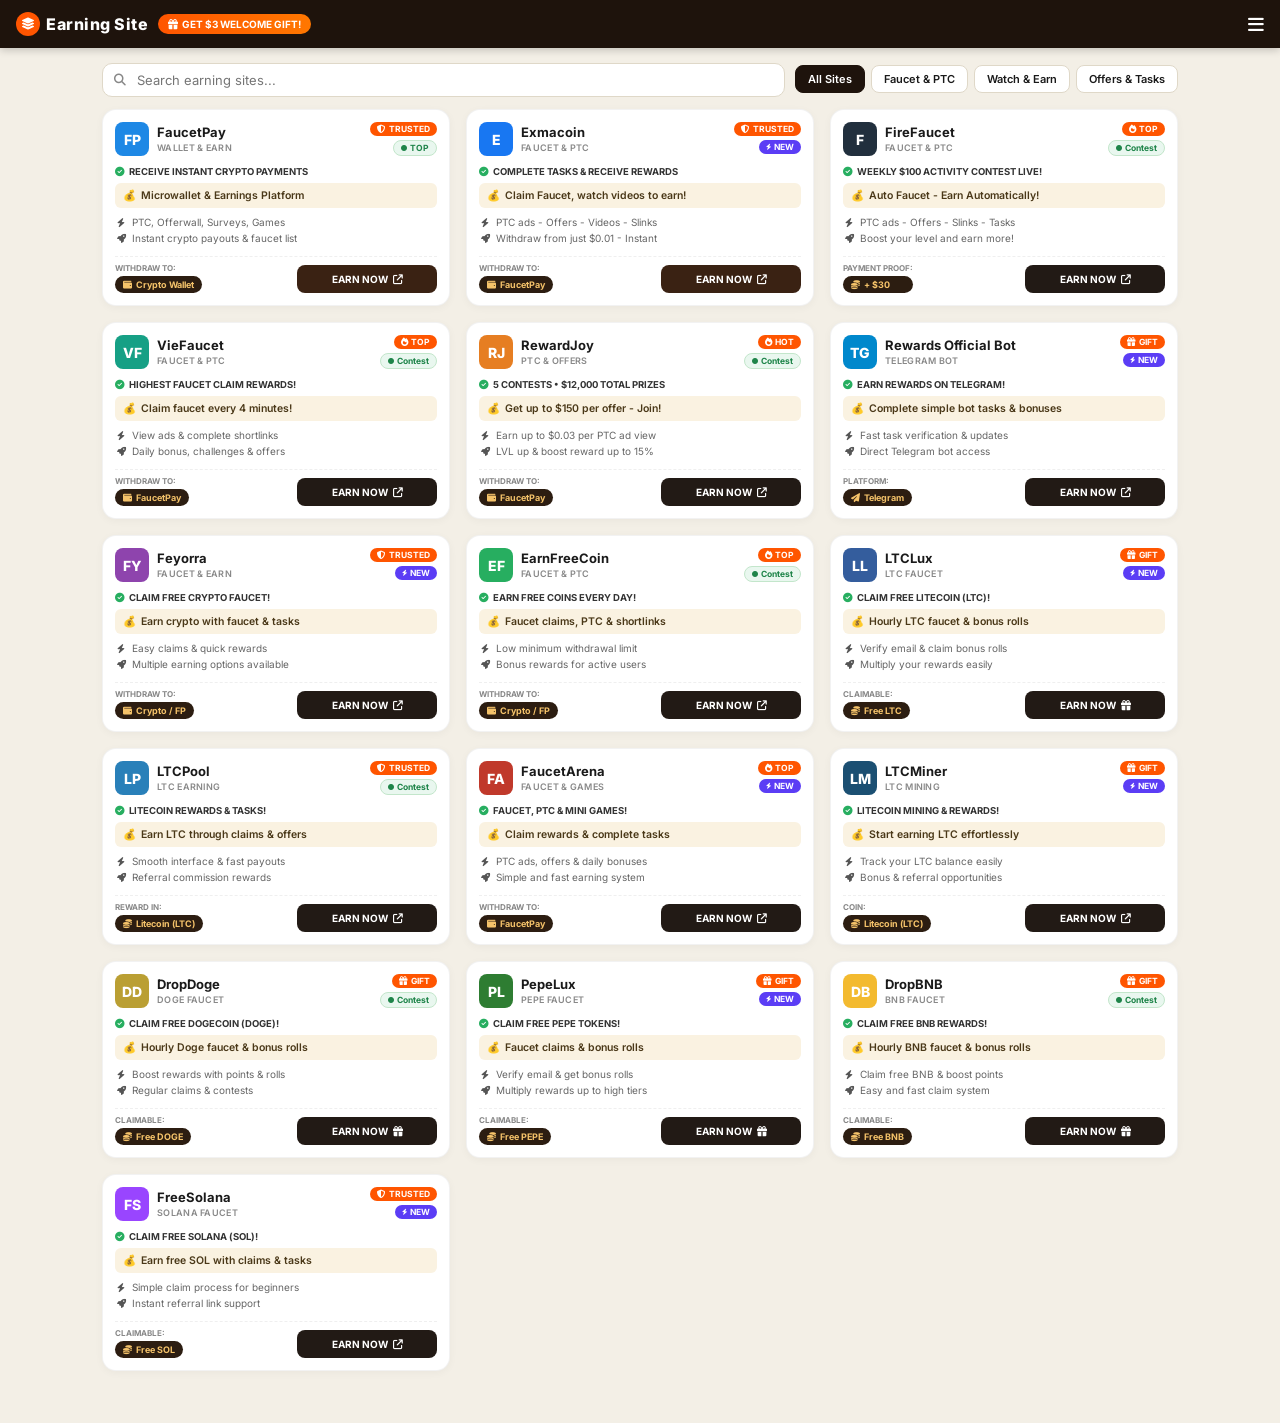
==== index.html @ 3bada5e2 "Update title and logo text in index.html" ====
<!DOCTYPE html>
<html lang="en">
<head>
    <meta charset="UTF-8">
    <meta name="viewport" content="width=device-width, initial-scale=1.0">
    <title>Earning Site - Best Crypto Faucets & Earning Sites</title>
    <!-- FontAwesome Icons -->
    <link rel="stylesheet" href="https://cdnjs.cloudflare.com/ajax/libs/font-awesome/6.4.0/css/all.min.css">
    <!-- Google Fonts -->
    <link href="https://fonts.googleapis.com/css2?family=Inter:wght@400;500;600;700;800&display=swap" rel="stylesheet">
    <!-- Custom CSS -->
    <link rel="stylesheet" href="style.css">
</head>
<body>

    <!-- Top Navigation -->
    <header>
        <div class="header-left">
            <a href="#" class="logo">
                <span class="logo-icon"><i class="fa-solid fa-layer-group"></i></span>
                Earning Site
            </a>
            <a href="#gift" class="gift-pill">
                <i class="fa-solid fa-gift"></i> GET $3 WELCOME GIFT!
            </a>
        </div>
        <button class="menu-btn" onclick="alert('Menu clicked! Add your navigation links here.')">
            <i class="fa-solid fa-bars"></i>
        </button>
    </header>

    <!-- Search & Filter Section -->
    <div class="controls-container">
        <div class="search-box">
            <i class="fa-solid fa-magnifying-glass"></i>
            <input type="text" id="searchInput" placeholder="Search earning sites..." onkeyup="filterSites()">
        </div>
        <div class="filter-tabs">
            <button class="filter-btn active" onclick="setCategory('all', this)">All Sites</button>
            <button class="filter-btn" onclick="setCategory('faucet', this)">Faucet & PTC</button>
            <button class="filter-btn" onclick="setCategory('watch', this)">Watch & Earn</button>
            <button class="filter-btn" onclick="setCategory('offers', this)">Offers & Tasks</button>
        </div>
    </div>

    <!-- Main Cards Grid -->
    <div class="container">
        <div class="cards-grid" id="cardsContainer">
            <!-- Cards will be dynamically loaded here from script.js -->
        </div>
    </div>

    <!-- Custom JavaScript -->
    <script src="script.js"></script>
</body>
</html>
---- style.css ----
:root {
    --bg-cream: #F3EFE6;
    --header-dark: #1E130C;
    --card-bg: #FFFFFF;
    --highlight-bg: #FAF2E1;
    --text-dark: #1A1A1A;
    --text-muted: #666666;
    --accent-orange: #FF5500;
    --btn-dark: #221A15;
    --btn-brown: #3A2213;
}

* {
    margin: 0;
    padding: 0;
    box-sizing: border-box;
    font-family: 'Inter', sans-serif;
}

body {
    background-color: var(--bg-cream);
    color: var(--text-dark);
    padding-bottom: 40px;
}

/* Header Section */
header {
    background-color: var(--header-dark);
    color: #fff;
    padding: 12px 16px;
    display: flex;
    align-items: center;
    justify-content: space-between;
    position: sticky;
    top: 0;
    z-index: 100;
    box-shadow: 0 2px 8px rgba(0, 0, 0, 0.2);
}

.header-left {
    display: flex;
    align-items: center;
    gap: 10px;
}

.logo {
    display: flex;
    align-items: center;
    gap: 6px;
    font-weight: 800;
    font-size: 16px;
    letter-spacing: 0.5px;
    text-decoration: none;
    color: #fff;
}

.logo-icon {
    background: var(--accent-orange);
    color: #fff;
    width: 24px;
    height: 24px;
    border-radius: 50%;
    display: flex;
    align-items: center;
    justify-content: center;
    font-size: 12px;
}

.gift-pill {
    background: linear-gradient(90deg, #FF5500, #FF7700);
    color: #fff;
    font-size: 10px;
    font-weight: 700;
    padding: 4px 10px;
    border-radius: 20px;
    text-decoration: none;
    display: inline-flex;
    align-items: center;
    gap: 4px;
    animation: pulse 2s infinite;
}

@keyframes pulse {
    0% { transform: scale(1); }
    50% { transform: scale(1.03); }
    100% { transform: scale(1); }
}

.menu-btn {
    background: none;
    border: none;
    color: #fff;
    font-size: 18px;
    cursor: pointer;
}

/* Filter & Search Bar */
.controls-container {
    max-width: 1100px;
    margin: 15px auto 5px;
    padding: 0 12px;
    display: flex;
    flex-wrap: wrap;
    gap: 10px;
    justify-content: space-between;
    align-items: center;
}

.search-box {
    flex: 1;
    min-width: 200px;
    position: relative;
}

.search-box input {
    width: 100%;
    padding: 8px 12px 8px 34px;
    border-radius: 10px;
    border: 1px solid #DFD8C8;
    background: #fff;
    font-size: 13px;
    outline: none;
}

.search-box i {
    position: absolute;
    left: 12px;
    top: 50%;
    transform: translateY(-50%);
    color: #888;
    font-size: 12px;
}

.filter-tabs {
    display: flex;
    gap: 6px;
    overflow-x: auto;
    padding-bottom: 2px;
}

.filter-btn {
    background: #fff;
    border: 1px solid #DFD8C8;
    padding: 6px 12px;
    border-radius: 8px;
    font-size: 11px;
    font-weight: 600;
    cursor: pointer;
    color: var(--text-dark);
    white-space: nowrap;
    transition: 0.2s;
}

.filter-btn.active,
.filter-btn:hover {
    background: var(--header-dark);
    color: #fff;
    border-color: var(--header-dark);
}

/* Grid Container */
.container {
    max-width: 1100px;
    margin: 12px auto;
    padding: 0 12px;
}

.cards-grid {
    display: grid;
    grid-template-columns: repeat(2, 1fr);
    gap: 12px;
}

@media (min-width: 900px) {
    .cards-grid {
        grid-template-columns: repeat(3, 1fr);
        gap: 16px;
    }
}

/* Card Design */
.card {
    background: var(--card-bg);
    border-radius: 14px;
    padding: 12px;
    box-shadow: 0 2px 8px rgba(0, 0, 0, 0.04);
    border: 1px solid rgba(0, 0, 0, 0.05);
    display: flex;
    flex-direction: column;
    justify-content: space-between;
    transition: transform 0.2s ease, box-shadow 0.2s ease;
}

.card:hover {
    transform: translateY(-2px);
    box-shadow: 0 6px 16px rgba(0, 0, 0, 0.08);
}

/* Card Top Row */
.card-header {
    display: flex;
    justify-content: space-between;
    align-items: flex-start;
    gap: 6px;
    margin-bottom: 10px;
}

.site-info {
    display: flex;
    align-items: center;
    gap: 8px;
}

.site-icon {
    width: 34px;
    height: 34px;
    border-radius: 8px;
    display: flex;
    align-items: center;
    justify-content: center;
    font-weight: 800;
    font-size: 14px;
    color: #fff;
    flex-shrink: 0;
}

.site-title h3 {
    font-size: 13px;
    font-weight: 700;
    color: var(--text-dark);
    line-height: 1.2;
}

.site-title span {
    font-size: 9px;
    font-weight: 600;
    color: #888;
    text-transform: uppercase;
    letter-spacing: 0.3px;
    display: block;
    margin-top: 2px;
}

/* Top Right Badges */
.badges {
    display: flex;
    flex-direction: column;
    align-items: flex-end;
    gap: 4px;
}

.badge {
    font-size: 8.5px;
    font-weight: 700;
    padding: 2px 7px;
    border-radius: 10px;
    display: inline-flex;
    align-items: center;
    gap: 3px;
    white-space: nowrap;
    text-transform: uppercase;
}

.badge-orange {
    background: #FF5500;
    color: #fff;
}

.badge-purple {
    background: #5B3DF5;
    color: #fff;
}

.badge-contest {
    background: #E9F7EF;
    color: #1E8449;
    border: 1px solid #C3E6CB;
    text-transform: capitalize;
}

/* Card Body */
.tagline {
    font-size: 9.5px;
    font-weight: 700;
    color: #333;
    text-transform: uppercase;
    margin-bottom: 6px;
    display: flex;
    align-items: center;
    gap: 4px;
}

.tagline i {
    color: #27AE60;
}

.highlight-box {
    background: var(--highlight-bg);
    border-radius: 6px;
    padding: 6px 8px;
    font-size: 10.5px;
    font-weight: 600;
    color: #4A3818;
    margin-bottom: 8px;
    display: flex;
    align-items: center;
    gap: 5px;
}

.features-list {
    list-style: none;
    margin-bottom: 12px;
}

.features-list li {
    font-size: 10px;
    color: var(--text-muted);
    margin-bottom: 4px;
    display: flex;
    align-items: center;
    gap: 5px;
}

.features-list li i {
    font-size: 9px;
    color: #555;
    width: 12px;
    text-align: center;
}

/* Card Footer */
.card-footer {
    display: flex;
    align-items: flex-end;
    justify-content: space-between;
    gap: 8px;
    margin-top: auto;
    padding-top: 6px;
    border-top: 1px dashed #EFEFEF;
}

.meta-info {
    display: flex;
    flex-direction: column;
    gap: 3px;
}

.meta-label {
    font-size: 8px;
    font-weight: 700;
    color: #888;
    text-transform: uppercase;
}

.meta-pill {
    background: #2C1D11;
    color: #F5C36A;
    font-size: 9px;
    font-weight: 700;
    padding: 3px 8px;
    border-radius: 12px;
    display: inline-flex;
    align-items: center;
    gap: 4px;
    white-space: nowrap;
}

.earn-btn {
    background: var(--btn-dark);
    color: #fff;
    text-decoration: none;
    font-size: 10px;
    font-weight: 700;
    padding: 8px 14px;
    border-radius: 8px;
    display: inline-flex;
    align-items: center;
    justify-content: center;
    gap: 5px;
    flex: 1;
    max-width: 140px;
    transition: background 0.2s;
}

.earn-btn:hover {
    background: var(--accent-orange);
}

.earn-btn.brown {
    background: var(--btn-brown);
}

.earn-btn.brown:hover {
    background: var(--accent-orange);
}

/* Mobile Adjustments for very small screens */
@media (max-width: 400px) {
    .cards-grid {
        gap: 8px;
    }
    .card {
        padding: 9px;
    }
    .site-icon {
        width: 28px;
        height: 28px;
        font-size: 11px;
    }
    .site-title h3 {
        font-size: 11.5px;
    }
    .earn-btn {
        padding: 7px 8px;
        font-size: 9px;
    }
    .meta-pill {
        font-size: 8px;
        padding: 2px 6px;
    }
  }
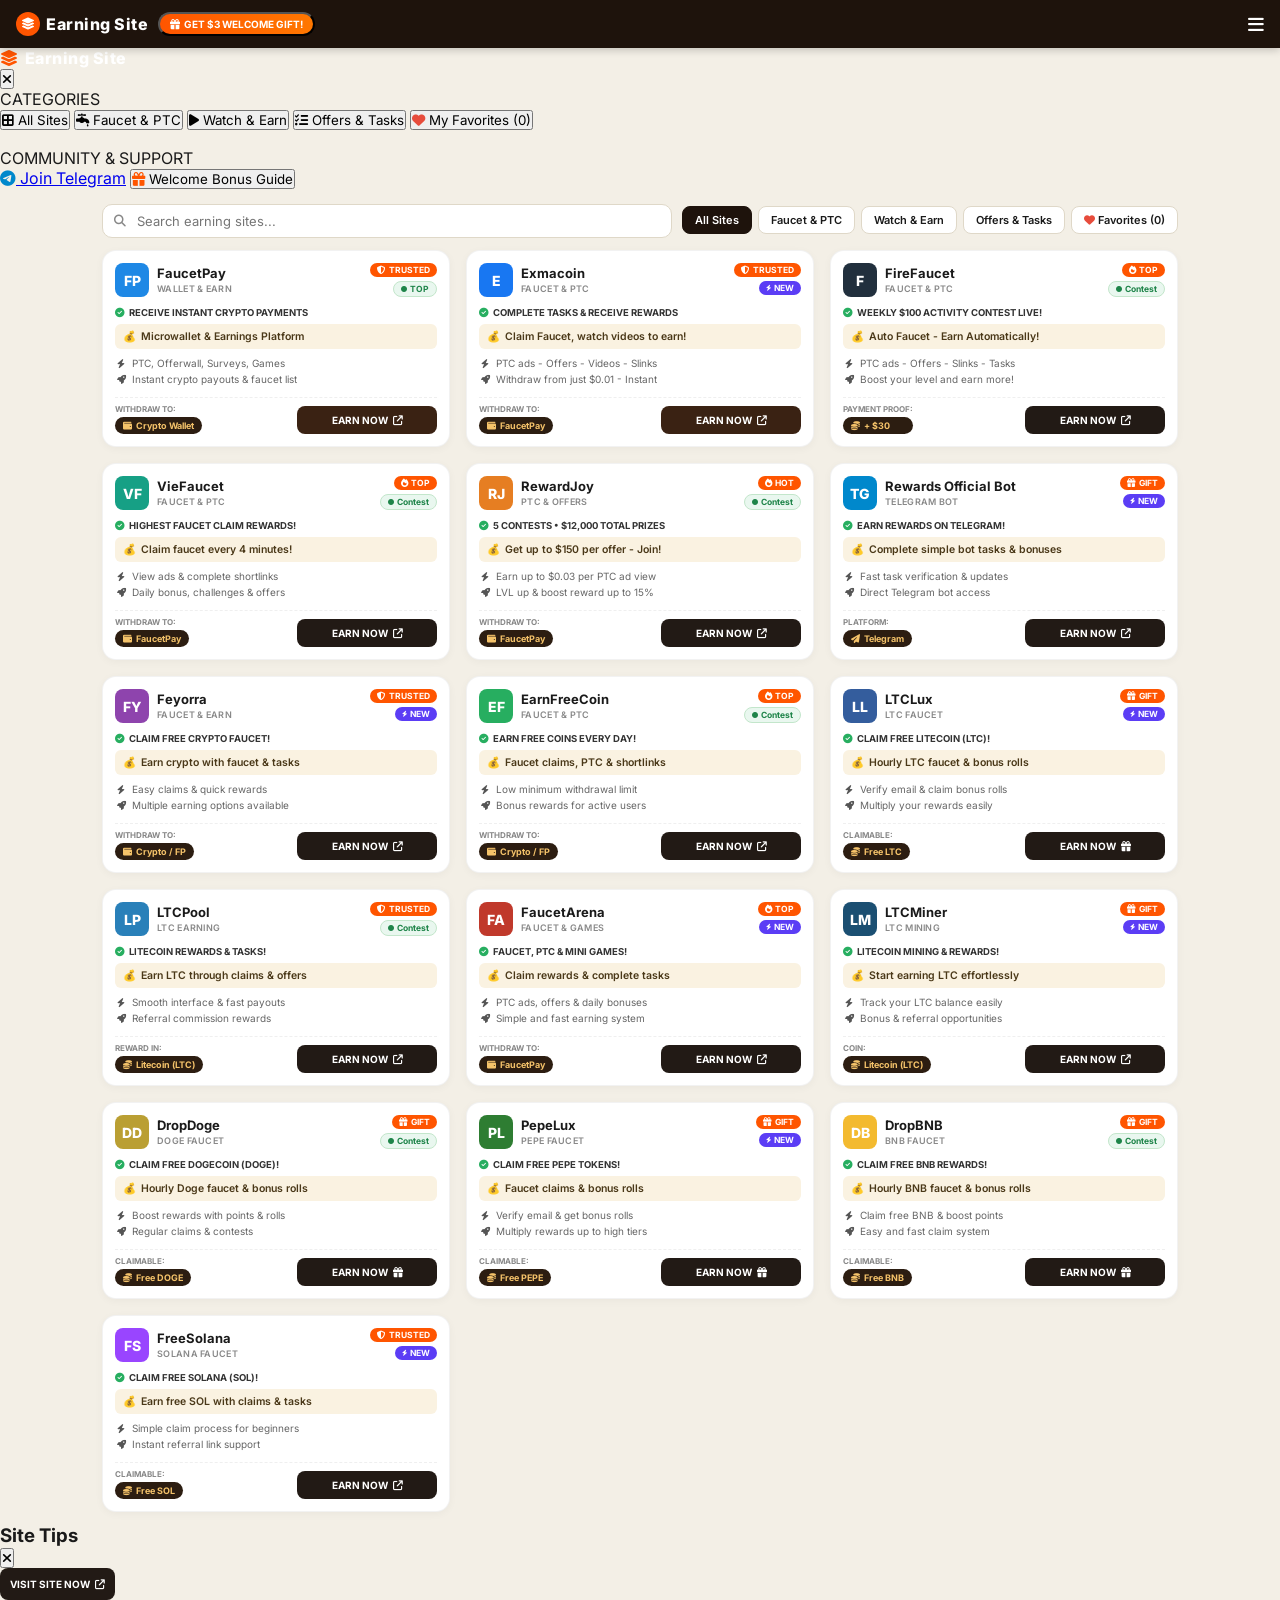
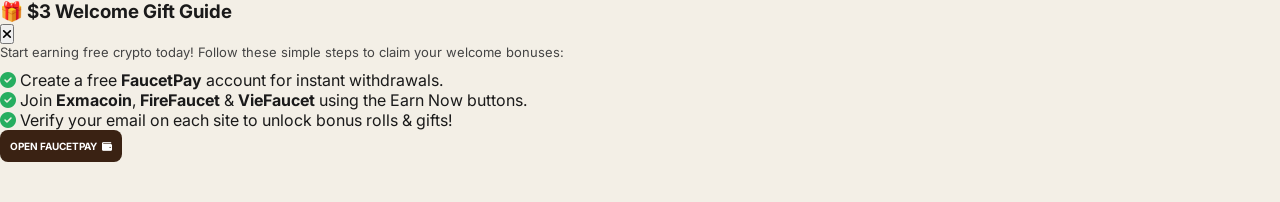
==== commit d1ad2a81: "Implement side menu and modals for tips and gifts Added a side menu with categories and community li" ====
--- a/index.html
+++ b/index.html
@@ -20,14 +20,35 @@
                 <span class="logo-icon"><i class="fa-solid fa-layer-group"></i></span>
                 Earning Site
             </a>
-            <a href="#gift" class="gift-pill">
+            <button class="gift-pill" onclick="openGiftModal()">
                 <i class="fa-solid fa-gift"></i> GET $3 WELCOME GIFT!
-            </a>
+            </button>
         </div>
-        <button class="menu-btn" onclick="alert('Menu clicked! Add your navigation links here.')">
+        <button class="menu-btn" onclick="toggleMenu()">
             <i class="fa-solid fa-bars"></i>
         </button>
     </header>
+
+    <!-- Slide-out Menu Overlay & Drawer -->
+    <div class="menu-overlay" id="menuOverlay" onclick="toggleMenu()"></div>
+    <aside class="side-menu" id="sideMenu">
+        <div class="side-menu-header">
+            <span class="logo"><i class="fa-solid fa-layer-group" style="color: #FF5500;"></i> Earning Site</span>
+            <button class="close-menu-btn" onclick="toggleMenu()"><i class="fa-solid fa-xmark"></i></button>
+        </div>
+        <div class="side-menu-links">
+            <p class="menu-section-title">CATEGORIES</p>
+            <button onclick="menuFilter('all')"><i class="fa-solid fa-border-all"></i> All Sites</button>
+            <button onclick="menuFilter('faucet')"><i class="fa-solid fa-faucet-drip"></i> Faucet & PTC</button>
+            <button onclick="menuFilter('watch')"><i class="fa-solid fa-play"></i> Watch & Earn</button>
+            <button onclick="menuFilter('offers')"><i class="fa-solid fa-list-check"></i> Offers & Tasks</button>
+            <button onclick="menuFilter('favorites')"><i class="fa-solid fa-heart" style="color: #e74c3c;"></i> My Favorites (<span id="menuFavCount">0</span>)</button>
+            
+            <p class="menu-section-title" style="margin-top: 18px;">COMMUNITY & SUPPORT</p>
+            <a href="https://t.me/rewardsofficials_bot" target="_blank" rel="noopener noreferrer"><i class="fa-brands fa-telegram" style="color: #0088CC;"></i> Join Telegram</a>
+            <button onclick="toggleMenu(); openGiftModal();"><i class="fa-solid fa-gift" style="color: #FF5500;"></i> Welcome Bonus Guide</button>
+        </div>
+    </aside>
 
     <!-- Search & Filter Section -->
     <div class="controls-container">
@@ -40,6 +61,9 @@
             <button class="filter-btn" onclick="setCategory('faucet', this)">Faucet & PTC</button>
             <button class="filter-btn" onclick="setCategory('watch', this)">Watch & Earn</button>
             <button class="filter-btn" onclick="setCategory('offers', this)">Offers & Tasks</button>
+            <button class="filter-btn" onclick="setCategory('favorites', this)">
+                <i class="fa-solid fa-heart" style="color: #e74c3c;"></i> Favorites (<span id="favCount">0</span>)
+            </button>
         </div>
     </div>
 
@@ -50,7 +74,48 @@
         </div>
     </div>
 
+    <!-- Tips / Details Modal -->
+    <div class="modal-overlay" id="tipsModal" onclick="closeModal('tipsModal')">
+        <div class="modal-box" onclick="event.stopPropagation()">
+            <div class="modal-header">
+                <h3 id="tipsModalTitle">Site Tips</h3>
+                <button class="close-modal" onclick="closeModal('tipsModal')"><i class="fa-solid fa-xmark"></i></button>
+            </div>
+            <div class="modal-body" id="tipsModalBody"></div>
+            <div class="modal-footer">
+                <a href="#" id="tipsModalLink" target="_blank" rel="noopener noreferrer" class="earn-btn" style="max-width: 100%; padding: 10px;">
+                    VISIT SITE NOW <i class="fa-solid fa-arrow-up-right-from-square"></i>
+                </a>
+            </div>
+        </div>
+    </div>
+
+    <!-- Welcome Gift Modal -->
+    <div class="modal-overlay" id="giftModal" onclick="closeModal('giftModal')">
+        <div class="modal-box" onclick="event.stopPropagation()">
+            <div class="modal-header">
+                <h3>🎁 $3 Welcome Gift Guide</h3>
+                <button class="close-modal" onclick="closeModal('giftModal')"><i class="fa-solid fa-xmark"></i></button>
+            </div>
+            <div class="modal-body">
+                <p style="margin-bottom: 10px; font-size: 13px; color: #444;">
+                    Start earning free crypto today! Follow these simple steps to claim your welcome bonuses:
+                </p>
+                <ul class="modal-list">
+                    <li><i class="fa-solid fa-check-circle" style="color: #27AE60;"></i> Create a free <b>FaucetPay</b> account for instant withdrawals.</li>
+                    <li><i class="fa-solid fa-check-circle" style="color: #27AE60;"></i> Join <b>Exmacoin</b>, <b>FireFaucet</b> & <b>VieFaucet</b> using the Earn Now buttons.</li>
+                    <li><i class="fa-solid fa-check-circle" style="color: #27AE60;"></i> Verify your email on each site to unlock bonus rolls & gifts!</li>
+                </ul>
+            </div>
+            <div class="modal-footer">
+                <a href="https://faucetpay.io/r/541045" target="_blank" rel="noopener noreferrer" class="earn-btn brown" style="max-width: 100%; padding: 10px;">
+                    OPEN FAUCETPAY <i class="fa-solid fa-wallet"></i>
+                </a>
+            </div>
+        </div>
+    </div>
+
     <!-- Custom JavaScript -->
     <script src="script.js"></script>
 </body>
-</html>
+            </html>
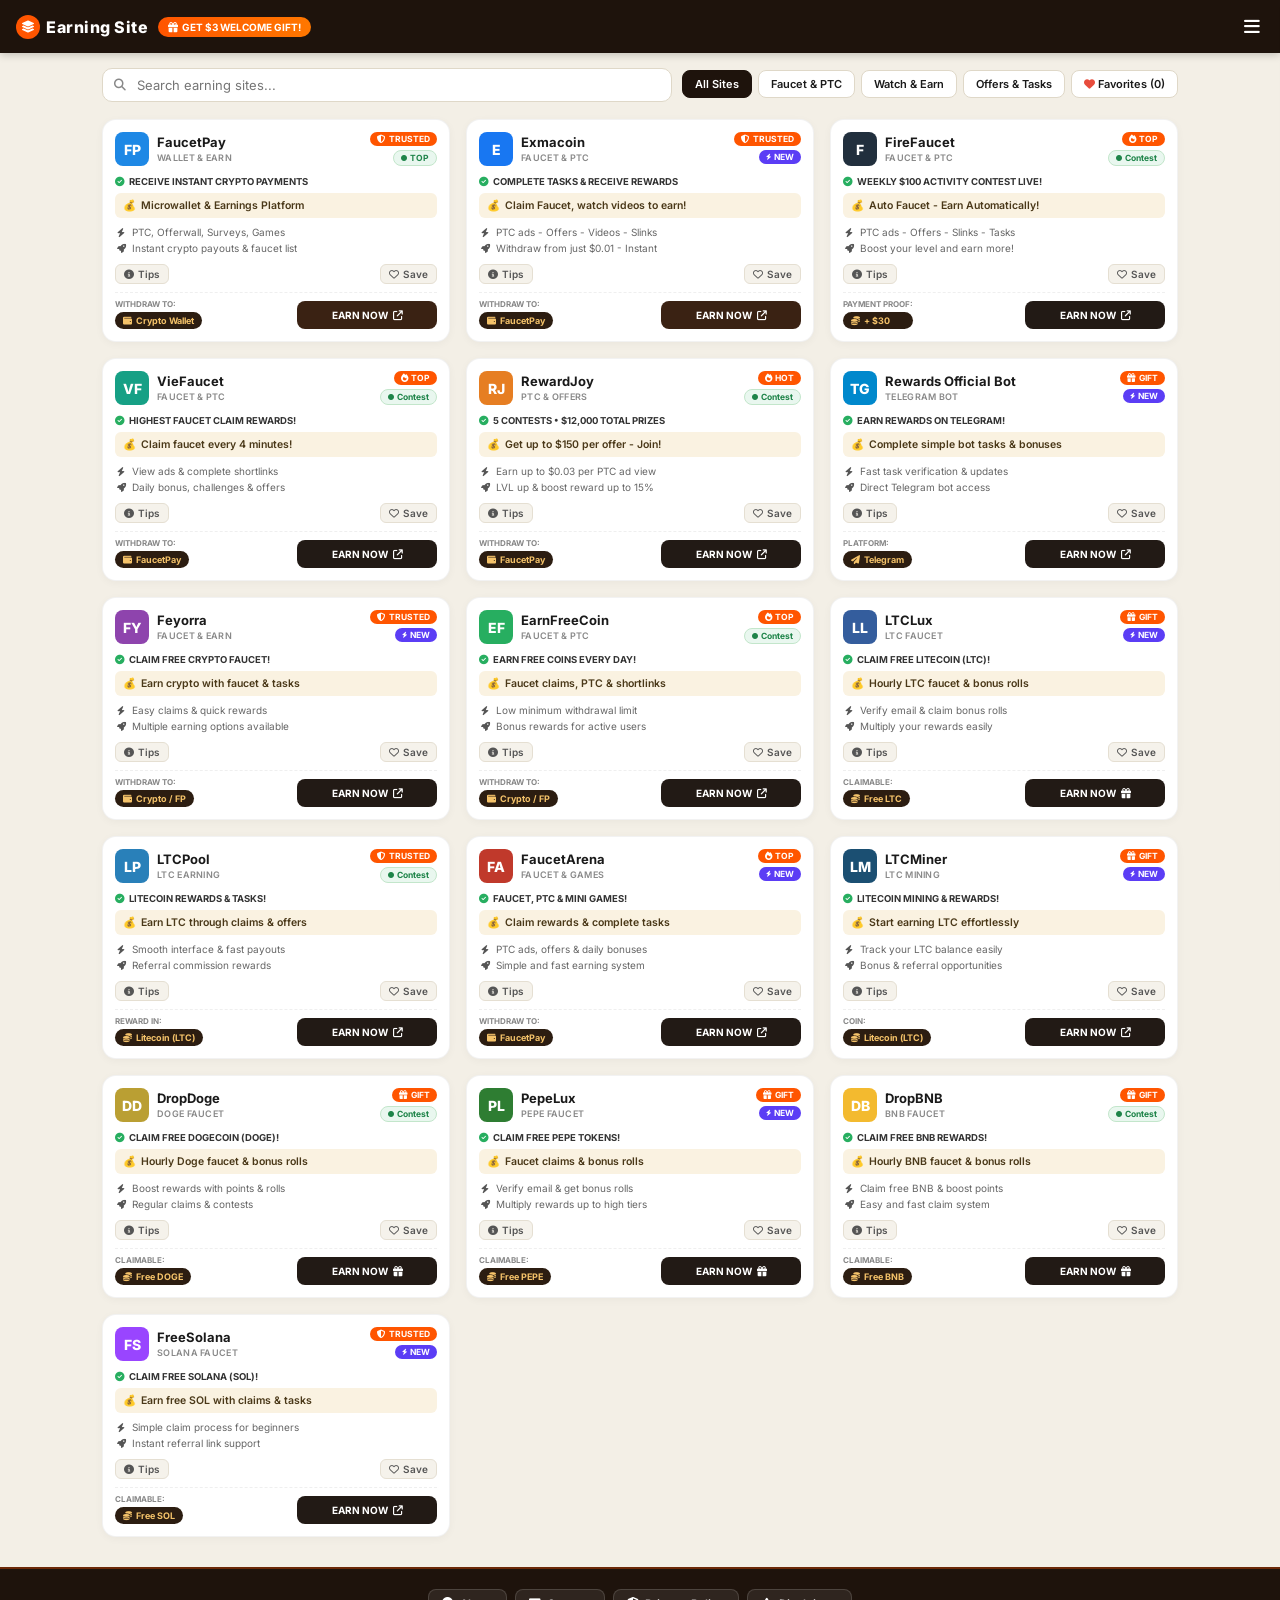
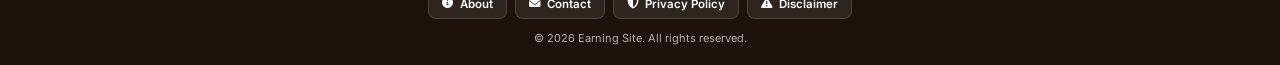
==== commit baa67d61: "Add footer and info modals to index.html" ====
--- a/index.html
+++ b/index.html
@@ -44,6 +44,12 @@
             <button onclick="menuFilter('offers')"><i class="fa-solid fa-list-check"></i> Offers & Tasks</button>
             <button onclick="menuFilter('favorites')"><i class="fa-solid fa-heart" style="color: #e74c3c;"></i> My Favorites (<span id="menuFavCount">0</span>)</button>
             
+            <p class="menu-section-title" style="margin-top: 18px;">PAGES & INFO</p>
+            <button onclick="toggleMenu(); openInfoModal('about');"><i class="fa-solid fa-circle-info"></i> About</button>
+            <button onclick="toggleMenu(); openInfoModal('contact');"><i class="fa-solid fa-envelope"></i> Contact</button>
+            <button onclick="toggleMenu(); openInfoModal('privacy');"><i class="fa-solid fa-shield-halved"></i> Privacy Policy</button>
+            <button onclick="toggleMenu(); openInfoModal('disclaimer');"><i class="fa-solid fa-triangle-exclamation"></i> Disclaimer</button>
+
             <p class="menu-section-title" style="margin-top: 18px;">COMMUNITY & SUPPORT</p>
             <a href="https://t.me/rewardsofficials_bot" target="_blank" rel="noopener noreferrer"><i class="fa-brands fa-telegram" style="color: #0088CC;"></i> Join Telegram</a>
             <button onclick="toggleMenu(); openGiftModal();"><i class="fa-solid fa-gift" style="color: #FF5500;"></i> Welcome Bonus Guide</button>
@@ -74,6 +80,27 @@
         </div>
     </div>
 
+    <!-- Footer Section -->
+    <footer>
+        <div class="footer-inner">
+            <div class="footer-links">
+                <button type="button" class="footer-btn" onclick="openInfoModal('about')">
+                    <i class="fa-solid fa-circle-info"></i> About
+                </button>
+                <button type="button" class="footer-btn" onclick="openInfoModal('contact')">
+                    <i class="fa-solid fa-envelope"></i> Contact
+                </button>
+                <button type="button" class="footer-btn" onclick="openInfoModal('privacy')">
+                    <i class="fa-solid fa-shield-halved"></i> Privacy Policy
+                </button>
+                <button type="button" class="footer-btn" onclick="openInfoModal('disclaimer')">
+                    <i class="fa-solid fa-triangle-exclamation"></i> Disclaimer
+                </button>
+            </div>
+            <p class="footer-copy">© 2026 Earning Site. All rights reserved.</p>
+        </div>
+    </footer>
+
     <!-- Tips / Details Modal -->
     <div class="modal-overlay" id="tipsModal" onclick="closeModal('tipsModal')">
         <div class="modal-box" onclick="event.stopPropagation()">
@@ -86,6 +113,22 @@
                 <a href="#" id="tipsModalLink" target="_blank" rel="noopener noreferrer" class="earn-btn" style="max-width: 100%; padding: 10px;">
                     VISIT SITE NOW <i class="fa-solid fa-arrow-up-right-from-square"></i>
                 </a>
+            </div>
+        </div>
+    </div>
+
+    <!-- Info Modal (About, Contact, Privacy Policy, Disclaimer) -->
+    <div class="modal-overlay" id="infoModal" onclick="closeModal('infoModal')">
+        <div class="modal-box" onclick="event.stopPropagation()">
+            <div class="modal-header">
+                <h3 id="infoModalTitle">Information</h3>
+                <button class="close-modal" onclick="closeModal('infoModal')"><i class="fa-solid fa-xmark"></i></button>
+            </div>
+            <div class="modal-body" id="infoModalBody"></div>
+            <div class="modal-footer">
+                <button type="button" class="earn-btn brown" style="max-width: 100%; padding: 10px; border: none; cursor: pointer;" onclick="closeModal('infoModal')">
+                    CLOSE <i class="fa-solid fa-check"></i>
+                </button>
             </div>
         </div>
     </div>
@@ -118,4 +161,4 @@
     <!-- Custom JavaScript -->
     <script src="script.js"></script>
 </body>
-            </html>
+                    </html>
--- a/style.css
+++ b/style.css
@@ -20,7 +20,9 @@
 body {
     background-color: var(--bg-cream);
     color: var(--text-dark);
-    padding-bottom: 40px;
+    min-height: 100vh;
+    display: flex;
+    flex-direction: column;
 }
 
 /* Header Section */
@@ -73,7 +75,8 @@
     font-weight: 700;
     padding: 4px 10px;
     border-radius: 20px;
-    text-decoration: none;
+    border: none;
+    cursor: pointer;
     display: inline-flex;
     align-items: center;
     gap: 4px;
@@ -92,11 +95,99 @@
     color: #fff;
     font-size: 18px;
     cursor: pointer;
+    padding: 4px;
+}
+
+/* Slide-out Side Menu */
+.menu-overlay {
+    position: fixed;
+    inset: 0;
+    background: rgba(0, 0, 0, 0.5);
+    z-index: 200;
+    display: none;
+}
+
+.menu-overlay.active {
+    display: block;
+}
+
+.side-menu {
+    position: fixed;
+    top: 0;
+    right: -280px;
+    width: 260px;
+    height: 100%;
+    background: var(--header-dark);
+    color: #fff;
+    z-index: 201;
+    padding: 18px;
+    transition: right 0.3s ease;
+    box-shadow: -4px 0 15px rgba(0, 0, 0, 0.3);
+    overflow-y: auto;
+}
+
+.side-menu.active {
+    right: 0;
+}
+
+.side-menu-header {
+    display: flex;
+    justify-content: space-between;
+    align-items: center;
+    padding-bottom: 14px;
+    border-bottom: 1px solid rgba(255, 255, 255, 0.1);
+    margin-bottom: 16px;
+}
+
+.close-menu-btn {
+    background: none;
+    border: none;
+    color: #fff;
+    font-size: 18px;
+    cursor: pointer;
+}
+
+.menu-section-title {
+    font-size: 10px;
+    font-weight: 700;
+    color: #999;
+    letter-spacing: 0.8px;
+    margin-bottom: 8px;
+}
+
+.side-menu-links {
+    display: flex;
+    flex-direction: column;
+    gap: 6px;
+}
+
+.side-menu-links button,
+.side-menu-links a {
+    background: rgba(255, 255, 255, 0.05);
+    border: none;
+    color: #fff;
+    text-align: left;
+    padding: 10px 12px;
+    border-radius: 8px;
+    font-size: 13px;
+    font-weight: 600;
+    cursor: pointer;
+    text-decoration: none;
+    display: flex;
+    align-items: center;
+    gap: 10px;
+    transition: background 0.2s;
+}
+
+.side-menu-links button:hover,
+.side-menu-links a:hover {
+    background: rgba(255, 85, 0, 0.2);
 }
 
 /* Filter & Search Bar */
 .controls-container {
     max-width: 1100px;
+    width: 100%;
     margin: 15px auto 5px;
     padding: 0 12px;
     display: flex;
@@ -161,8 +252,10 @@
 /* Grid Container */
 .container {
     max-width: 1100px;
-    margin: 12px auto;
+    width: 100%;
+    margin: 12px auto 30px;
     padding: 0 12px;
+    flex: 1;
 }
 
 .cards-grid {
@@ -189,6 +282,7 @@
     flex-direction: column;
     justify-content: space-between;
     transition: transform 0.2s ease, box-shadow 0.2s ease;
+    position: relative;
 }
 
 .card:hover {
@@ -309,7 +403,7 @@
 
 .features-list {
     list-style: none;
-    margin-bottom: 12px;
+    margin-bottom: 10px;
 }
 
 .features-list li {
@@ -328,6 +422,39 @@
     text-align: center;
 }
 
+/* Card Action Row (Tips + Favorite) */
+.card-actions {
+    display: flex;
+    justify-content: space-between;
+    align-items: center;
+    margin-bottom: 8px;
+}
+
+.action-icon-btn {
+    background: #F5F2EB;
+    border: 1px solid #E5DFD2;
+    color: #555;
+    font-size: 10px;
+    font-weight: 600;
+    padding: 3px 8px;
+    border-radius: 6px;
+    cursor: pointer;
+    display: inline-flex;
+    align-items: center;
+    gap: 4px;
+    transition: 0.2s;
+}
+
+.action-icon-btn:hover {
+    background: #EAE4D7;
+}
+
+.fav-btn.active {
+    color: #e74c3c;
+    border-color: #fadbd8;
+    background: #fdedec;
+}
+
 /* Card Footer */
 .card-footer {
     display: flex;
@@ -394,7 +521,125 @@
     background: var(--accent-orange);
 }
 
-/* Mobile Adjustments for very small screens */
+/* Footer Section */
+footer {
+    background-color: var(--header-dark);
+    color: #fff;
+    padding: 20px 16px;
+    margin-top: auto;
+    border-top: 2px solid rgba(255, 85, 0, 0.35);
+}
+
+.footer-inner {
+    max-width: 1100px;
+    margin: 0 auto;
+    display: flex;
+    flex-direction: column;
+    align-items: center;
+    gap: 12px;
+    text-align: center;
+}
+
+.footer-links {
+    display: flex;
+    flex-wrap: wrap;
+    justify-content: center;
+    gap: 8px;
+}
+
+.footer-btn {
+    background: rgba(255, 255, 255, 0.08);
+    border: 1px solid rgba(255, 255, 255, 0.14);
+    color: #fff;
+    font-size: 11.5px;
+    font-weight: 600;
+    padding: 7px 13px;
+    border-radius: 8px;
+    cursor: pointer;
+    display: inline-flex;
+    align-items: center;
+    gap: 6px;
+    transition: all 0.2s ease;
+}
+
+.footer-btn:hover {
+    background: var(--accent-orange);
+    border-color: var(--accent-orange);
+    transform: translateY(-1px);
+}
+
+.footer-copy {
+    font-size: 11px;
+    color: #B8AEA4;
+}
+
+/* Modals */
+.modal-overlay {
+    position: fixed;
+    inset: 0;
+    background: rgba(0, 0, 0, 0.55);
+    z-index: 300;
+    display: none;
+    align-items: center;
+    justify-content: center;
+    padding: 16px;
+}
+
+.modal-overlay.active {
+    display: flex;
+}
+
+.modal-box {
+    background: #fff;
+    width: 100%;
+    max-width: 420px;
+    border-radius: 14px;
+    padding: 18px;
+    box-shadow: 0 10px 30px rgba(0, 0, 0, 0.25);
+}
+
+.modal-header {
+    display: flex;
+    justify-content: space-between;
+    align-items: center;
+    padding-bottom: 10px;
+    border-bottom: 1px solid #EEE;
+    margin-bottom: 12px;
+}
+
+.modal-header h3 {
+    font-size: 16px;
+    font-weight: 700;
+}
+
+.close-modal {
+    background: none;
+    border: none;
+    font-size: 18px;
+    color: #666;
+    cursor: pointer;
+}
+
+.modal-body {
+    font-size: 13px;
+    color: #444;
+    line-height: 1.6;
+    margin-bottom: 16px;
+}
+
+.modal-body p {
+    margin-bottom: 10px;
+}
+
+.modal-list {
+    list-style: none;
+    display: flex;
+    flex-direction: column;
+    gap: 8px;
+    font-size: 12.5px;
+}
+
+/* Mobile Adjustments */
 @media (max-width: 400px) {
     .cards-grid {
         gap: 8px;
@@ -418,4 +663,4 @@
         font-size: 8px;
         padding: 2px 6px;
     }
-  }
+    }
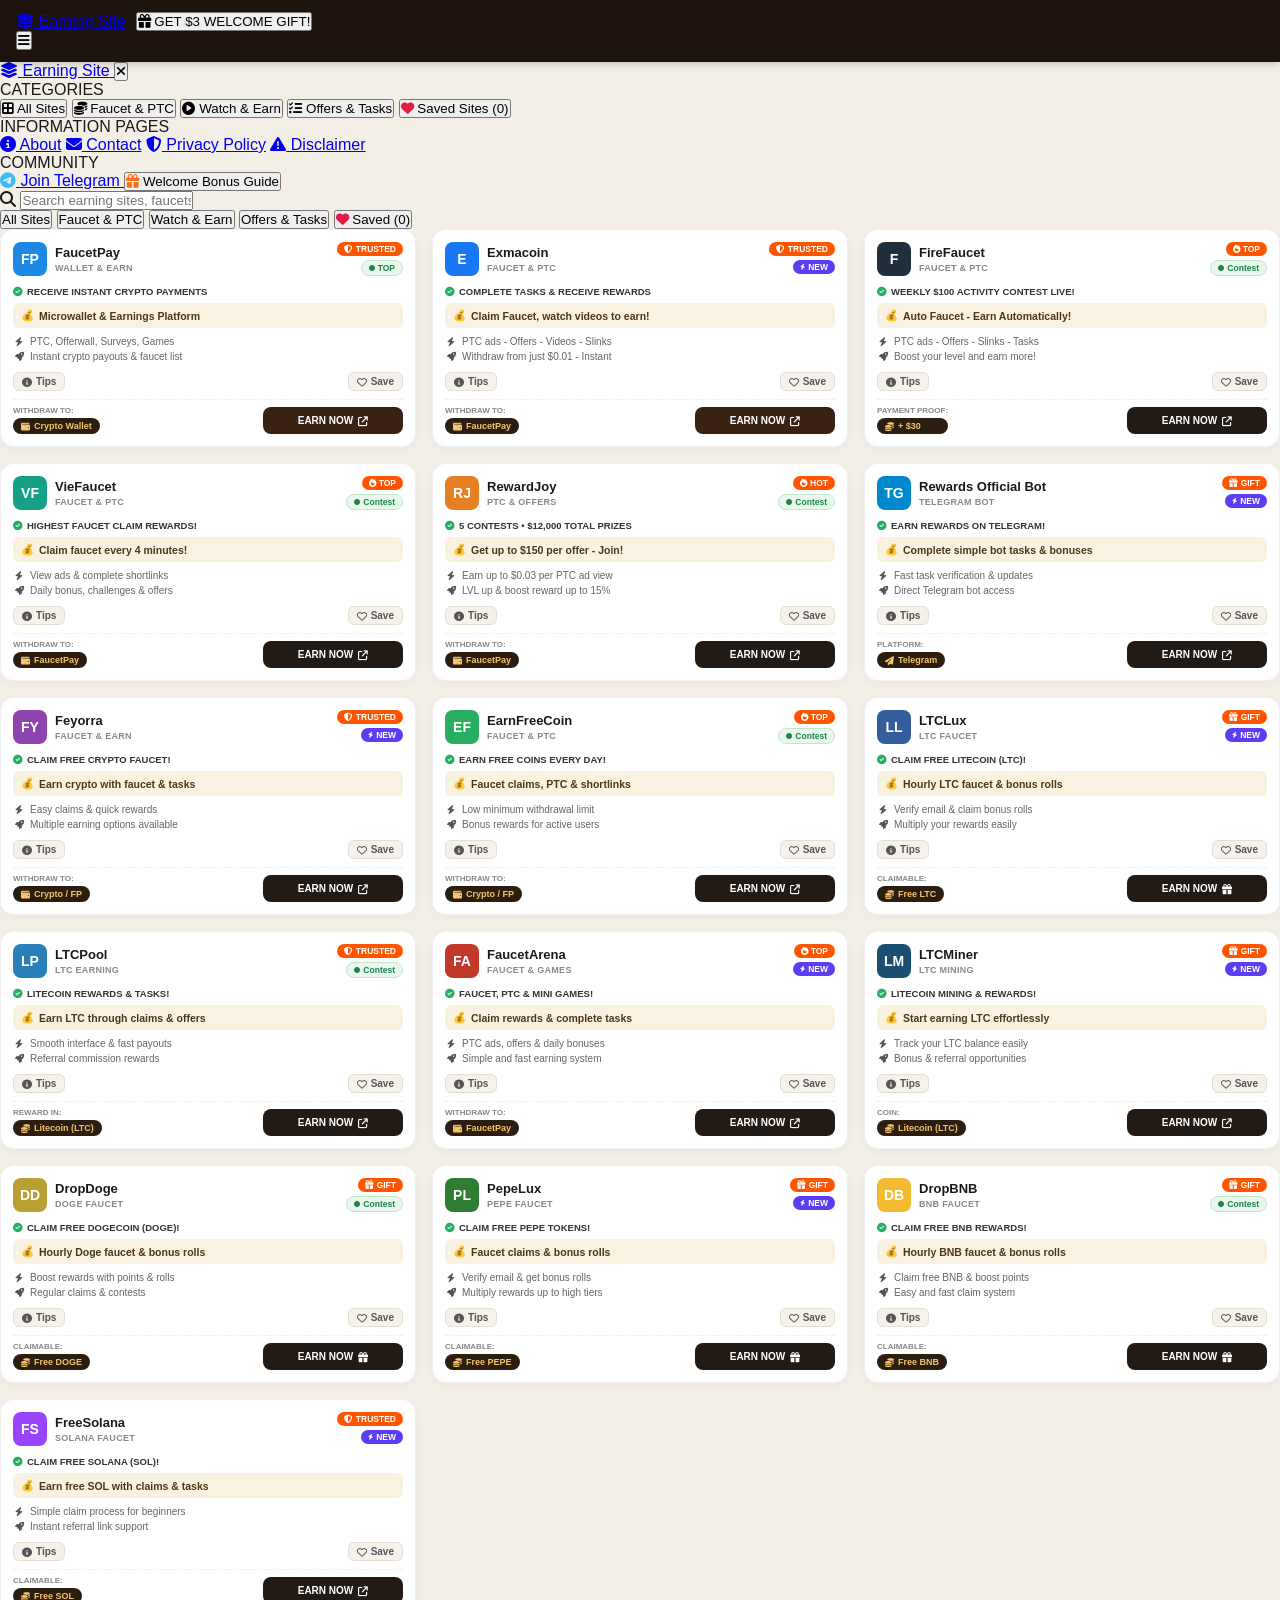
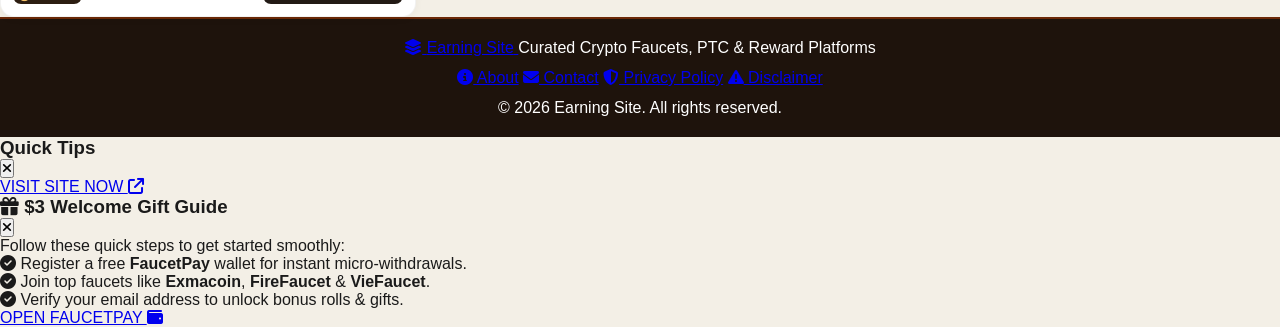
==== commit 14fb2409: "Refactor HTML structure and update title Updated the title and modified the header structure. Change" ====
--- a/index.html
+++ b/index.html
@@ -3,162 +3,161 @@
 <head>
     <meta charset="UTF-8">
     <meta name="viewport" content="width=device-width, initial-scale=1.0">
-    <title>Earning Site - Best Crypto Faucets & Earning Sites</title>
-    <!-- FontAwesome Icons -->
+    <title>Earning Site - Best Crypto Faucets & Earning Platforms</title>
     <link rel="stylesheet" href="https://cdnjs.cloudflare.com/ajax/libs/font-awesome/6.4.0/css/all.min.css">
-    <!-- Google Fonts -->
-    <link href="https://fonts.googleapis.com/css2?family=Inter:wght@400;500;600;700;800&display=swap" rel="stylesheet">
-    <!-- Custom CSS -->
+    <link href="https://fonts.googleapis.com/css2?family=Plus+Jakarta+Sans:wght@400;500;600;700;800&display=swap" rel="stylesheet">
     <link rel="stylesheet" href="style.css">
 </head>
 <body>
 
     <!-- Top Navigation -->
-    <header>
-        <div class="header-left">
-            <a href="#" class="logo">
-                <span class="logo-icon"><i class="fa-solid fa-layer-group"></i></span>
-                Earning Site
-            </a>
-            <button class="gift-pill" onclick="openGiftModal()">
-                <i class="fa-solid fa-gift"></i> GET $3 WELCOME GIFT!
+    <header class="site-header">
+        <div class="header-inner">
+            <div class="header-left">
+                <a href="index.html" class="brand-logo">
+                    <span class="brand-badge"><i class="fa-solid fa-layer-group"></i></span>
+                    <span>Earning Site</span>
+                </a>
+                <button type="button" class="bonus-pill" onclick="openGiftModal()">
+                    <i class="fa-solid fa-gift"></i> GET $3 WELCOME GIFT!
+                </button>
+            </div>
+            <button type="button" class="drawer-toggle" onclick="toggleMenu()" aria-label="Open Menu">
+                <i class="fa-solid fa-bars"></i>
             </button>
         </div>
-        <button class="menu-btn" onclick="toggleMenu()">
-            <i class="fa-solid fa-bars"></i>
-        </button>
     </header>
 
-    <!-- Slide-out Menu Overlay & Drawer -->
-    <div class="menu-overlay" id="menuOverlay" onclick="toggleMenu()"></div>
-    <aside class="side-menu" id="sideMenu">
-        <div class="side-menu-header">
-            <span class="logo"><i class="fa-solid fa-layer-group" style="color: #FF5500;"></i> Earning Site</span>
-            <button class="close-menu-btn" onclick="toggleMenu()"><i class="fa-solid fa-xmark"></i></button>
+    <!-- Slide-out Navigation Drawer -->
+    <div class="drawer-backdrop" id="menuOverlay" onclick="toggleMenu()"></div>
+    <aside class="nav-drawer" id="sideMenu">
+        <div class="drawer-top">
+            <a href="index.html" class="brand-logo">
+                <span class="brand-badge"><i class="fa-solid fa-layer-group"></i></span>
+                <span>Earning Site</span>
+            </a>
+            <button type="button" class="drawer-close" onclick="toggleMenu()" aria-label="Close Menu">
+                <i class="fa-solid fa-xmark"></i>
+            </button>
         </div>
-        <div class="side-menu-links">
-            <p class="menu-section-title">CATEGORIES</p>
-            <button onclick="menuFilter('all')"><i class="fa-solid fa-border-all"></i> All Sites</button>
-            <button onclick="menuFilter('faucet')"><i class="fa-solid fa-faucet-drip"></i> Faucet & PTC</button>
-            <button onclick="menuFilter('watch')"><i class="fa-solid fa-play"></i> Watch & Earn</button>
-            <button onclick="menuFilter('offers')"><i class="fa-solid fa-list-check"></i> Offers & Tasks</button>
-            <button onclick="menuFilter('favorites')"><i class="fa-solid fa-heart" style="color: #e74c3c;"></i> My Favorites (<span id="menuFavCount">0</span>)</button>
-            
-            <p class="menu-section-title" style="margin-top: 18px;">PAGES & INFO</p>
-            <button onclick="toggleMenu(); openInfoModal('about');"><i class="fa-solid fa-circle-info"></i> About</button>
-            <button onclick="toggleMenu(); openInfoModal('contact');"><i class="fa-solid fa-envelope"></i> Contact</button>
-            <button onclick="toggleMenu(); openInfoModal('privacy');"><i class="fa-solid fa-shield-halved"></i> Privacy Policy</button>
-            <button onclick="toggleMenu(); openInfoModal('disclaimer');"><i class="fa-solid fa-triangle-exclamation"></i> Disclaimer</button>
 
-            <p class="menu-section-title" style="margin-top: 18px;">COMMUNITY & SUPPORT</p>
-            <a href="https://t.me/rewardsofficials_bot" target="_blank" rel="noopener noreferrer"><i class="fa-brands fa-telegram" style="color: #0088CC;"></i> Join Telegram</a>
-            <button onclick="toggleMenu(); openGiftModal();"><i class="fa-solid fa-gift" style="color: #FF5500;"></i> Welcome Bonus Guide</button>
+        <div class="drawer-section">
+            <div class="drawer-label">CATEGORIES</div>
+            <button type="button" class="drawer-link" onclick="menuFilter('all')"><i class="fa-solid fa-border-all"></i> All Sites</button>
+            <button type="button" class="drawer-link" onclick="menuFilter('faucet')"><i class="fa-solid fa-coins"></i> Faucet & PTC</button>
+            <button type="button" class="drawer-link" onclick="menuFilter('watch')"><i class="fa-solid fa-play-circle"></i> Watch & Earn</button>
+            <button type="button" class="drawer-link" onclick="menuFilter('offers')"><i class="fa-solid fa-list-check"></i> Offers & Tasks</button>
+            <button type="button" class="drawer-link" onclick="menuFilter('favorites')">
+                <i class="fa-solid fa-heart" style="color: #E11D48;"></i> Saved Sites (<span id="menuFavCount">0</span>)
+            </button>
+        </div>
+
+        <div class="drawer-section">
+            <div class="drawer-label">INFORMATION PAGES</div>
+            <a href="about.html" class="drawer-link"><i class="fa-solid fa-circle-info"></i> About</a>
+            <a href="contact.html" class="drawer-link"><i class="fa-solid fa-envelope"></i> Contact</a>
+            <a href="privacy-policy.html" class="drawer-link"><i class="fa-solid fa-shield-halved"></i> Privacy Policy</a>
+            <a href="disclaimer.html" class="drawer-link"><i class="fa-solid fa-triangle-exclamation"></i> Disclaimer</a>
+        </div>
+
+        <div class="drawer-section">
+            <div class="drawer-label">COMMUNITY</div>
+            <a href="https://t.me/rewardsofficials_bot" target="_blank" rel="noopener noreferrer" class="drawer-link">
+                <i class="fa-brands fa-telegram" style="color: #38BDF8;"></i> Join Telegram
+            </a>
+            <button type="button" class="drawer-link" onclick="toggleMenu(); openGiftModal();">
+                <i class="fa-solid fa-gift" style="color: #F97316;"></i> Welcome Bonus Guide
+            </button>
         </div>
     </aside>
 
-    <!-- Search & Filter Section -->
-    <div class="controls-container">
-        <div class="search-box">
-            <i class="fa-solid fa-magnifying-glass"></i>
-            <input type="text" id="searchInput" placeholder="Search earning sites..." onkeyup="filterSites()">
-        </div>
-        <div class="filter-tabs">
-            <button class="filter-btn active" onclick="setCategory('all', this)">All Sites</button>
-            <button class="filter-btn" onclick="setCategory('faucet', this)">Faucet & PTC</button>
-            <button class="filter-btn" onclick="setCategory('watch', this)">Watch & Earn</button>
-            <button class="filter-btn" onclick="setCategory('offers', this)">Offers & Tasks</button>
-            <button class="filter-btn" onclick="setCategory('favorites', this)">
-                <i class="fa-solid fa-heart" style="color: #e74c3c;"></i> Favorites (<span id="favCount">0</span>)
-            </button>
-        </div>
-    </div>
-
-    <!-- Main Cards Grid -->
-    <div class="container">
-        <div class="cards-grid" id="cardsContainer">
-            <!-- Cards will be dynamically loaded here from script.js -->
-        </div>
-    </div>
-
-    <!-- Footer Section -->
-    <footer>
-        <div class="footer-inner">
-            <div class="footer-links">
-                <button type="button" class="footer-btn" onclick="openInfoModal('about')">
-                    <i class="fa-solid fa-circle-info"></i> About
-                </button>
-                <button type="button" class="footer-btn" onclick="openInfoModal('contact')">
-                    <i class="fa-solid fa-envelope"></i> Contact
-                </button>
-                <button type="button" class="footer-btn" onclick="openInfoModal('privacy')">
-                    <i class="fa-solid fa-shield-halved"></i> Privacy Policy
-                </button>
-                <button type="button" class="footer-btn" onclick="openInfoModal('disclaimer')">
-                    <i class="fa-solid fa-triangle-exclamation"></i> Disclaimer
+    <!-- Search & Category Filter Bar -->
+    <section class="toolbar-wrap">
+        <div class="toolbar-inner">
+            <div class="search-field">
+                <i class="fa-solid fa-magnifying-glass"></i>
+                <input type="text" id="searchInput" placeholder="Search earning sites, faucets, coins..." onkeyup="filterSites()">
+            </div>
+            <div class="filter-group">
+                <button type="button" class="chip-btn active" onclick="setCategory('all', this)">All Sites</button>
+                <button type="button" class="chip-btn" onclick="setCategory('faucet', this)">Faucet & PTC</button>
+                <button type="button" class="chip-btn" onclick="setCategory('watch', this)">Watch & Earn</button>
+                <button type="button" class="chip-btn" onclick="setCategory('offers', this)">Offers & Tasks</button>
+                <button type="button" class="chip-btn" onclick="setCategory('favorites', this)">
+                    <i class="fa-solid fa-heart" style="color: #E11D48;"></i> Saved (<span id="favCount">0</span>)
                 </button>
             </div>
-            <p class="footer-copy">© 2026 Earning Site. All rights reserved.</p>
+        </div>
+    </section>
+
+    <!-- Main Earning Cards Grid -->
+    <main class="main-wrap">
+        <div class="cards-grid" id="cardsContainer"></div>
+    </main>
+
+    <!-- Professional Footer with Separate Page Links -->
+    <footer class="site-footer">
+        <div class="footer-inner">
+            <div class="footer-brand-row">
+                <a href="index.html" class="brand-logo small-logo">
+                    <span class="brand-badge"><i class="fa-solid fa-layer-group"></i></span>
+                    <span>Earning Site</span>
+                </a>
+                <span class="footer-tagline">Curated Crypto Faucets, PTC & Reward Platforms</span>
+            </div>
+
+            <nav class="footer-nav" aria-label="Footer Navigation">
+                <a href="about.html" class="footer-nav-link"><i class="fa-solid fa-circle-info"></i> About</a>
+                <a href="contact.html" class="footer-nav-link"><i class="fa-solid fa-envelope"></i> Contact</a>
+                <a href="privacy-policy.html" class="footer-nav-link"><i class="fa-solid fa-shield-halved"></i> Privacy Policy</a>
+                <a href="disclaimer.html" class="footer-nav-link"><i class="fa-solid fa-triangle-exclamation"></i> Disclaimer</a>
+            </nav>
+
+            <div class="footer-bottom">
+                <span>© 2026 Earning Site. All rights reserved.</span>
+            </div>
         </div>
     </footer>
 
-    <!-- Tips / Details Modal -->
-    <div class="modal-overlay" id="tipsModal" onclick="closeModal('tipsModal')">
-        <div class="modal-box" onclick="event.stopPropagation()">
-            <div class="modal-header">
-                <h3 id="tipsModalTitle">Site Tips</h3>
-                <button class="close-modal" onclick="closeModal('tipsModal')"><i class="fa-solid fa-xmark"></i></button>
+    <!-- Site Quick Tips Modal -->
+    <div class="modal-backdrop" id="tipsModal" onclick="closeModal('tipsModal')">
+        <div class="modal-card" onclick="event.stopPropagation()">
+            <div class="modal-head">
+                <h3 id="tipsModalTitle">Quick Tips</h3>
+                <button type="button" class="modal-close" onclick="closeModal('tipsModal')"><i class="fa-solid fa-xmark"></i></button>
             </div>
-            <div class="modal-body" id="tipsModalBody"></div>
-            <div class="modal-footer">
-                <a href="#" id="tipsModalLink" target="_blank" rel="noopener noreferrer" class="earn-btn" style="max-width: 100%; padding: 10px;">
+            <div class="modal-content" id="tipsModalBody"></div>
+            <div class="modal-foot">
+                <a href="#" id="tipsModalLink" target="_blank" rel="noopener noreferrer" class="action-btn primary-action full-width">
                     VISIT SITE NOW <i class="fa-solid fa-arrow-up-right-from-square"></i>
                 </a>
             </div>
         </div>
     </div>
 
-    <!-- Info Modal (About, Contact, Privacy Policy, Disclaimer) -->
-    <div class="modal-overlay" id="infoModal" onclick="closeModal('infoModal')">
-        <div class="modal-box" onclick="event.stopPropagation()">
-            <div class="modal-header">
-                <h3 id="infoModalTitle">Information</h3>
-                <button class="close-modal" onclick="closeModal('infoModal')"><i class="fa-solid fa-xmark"></i></button>
+    <!-- Welcome Gift Modal -->
+    <div class="modal-backdrop" id="giftModal" onclick="closeModal('giftModal')">
+        <div class="modal-card" onclick="event.stopPropagation()">
+            <div class="modal-head">
+                <h3><i class="fa-solid fa-gift" style="color: var(--accent);"></i> $3 Welcome Gift Guide</h3>
+                <button type="button" class="modal-close" onclick="closeModal('giftModal')"><i class="fa-solid fa-xmark"></i></button>
             </div>
-            <div class="modal-body" id="infoModalBody"></div>
-            <div class="modal-footer">
-                <button type="button" class="earn-btn brown" style="max-width: 100%; padding: 10px; border: none; cursor: pointer;" onclick="closeModal('infoModal')">
-                    CLOSE <i class="fa-solid fa-check"></i>
-                </button>
-            </div>
-        </div>
-    </div>
-
-    <!-- Welcome Gift Modal -->
-    <div class="modal-overlay" id="giftModal" onclick="closeModal('giftModal')">
-        <div class="modal-box" onclick="event.stopPropagation()">
-            <div class="modal-header">
-                <h3>🎁 $3 Welcome Gift Guide</h3>
-                <button class="close-modal" onclick="closeModal('giftModal')"><i class="fa-solid fa-xmark"></i></button>
-            </div>
-            <div class="modal-body">
-                <p style="margin-bottom: 10px; font-size: 13px; color: #444;">
-                    Start earning free crypto today! Follow these simple steps to claim your welcome bonuses:
-                </p>
-                <ul class="modal-list">
-                    <li><i class="fa-solid fa-check-circle" style="color: #27AE60;"></i> Create a free <b>FaucetPay</b> account for instant withdrawals.</li>
-                    <li><i class="fa-solid fa-check-circle" style="color: #27AE60;"></i> Join <b>Exmacoin</b>, <b>FireFaucet</b> & <b>VieFaucet</b> using the Earn Now buttons.</li>
-                    <li><i class="fa-solid fa-check-circle" style="color: #27AE60;"></i> Verify your email on each site to unlock bonus rolls & gifts!</li>
+            <div class="modal-content">
+                <p>Follow these quick steps to get started smoothly:</p>
+                <ul class="guide-list">
+                    <li><i class="fa-solid fa-circle-check"></i> Register a free <b>FaucetPay</b> wallet for instant micro-withdrawals.</li>
+                    <li><i class="fa-solid fa-circle-check"></i> Join top faucets like <b>Exmacoin</b>, <b>FireFaucet</b> & <b>VieFaucet</b>.</li>
+                    <li><i class="fa-solid fa-circle-check"></i> Verify your email address to unlock bonus rolls & gifts.</li>
                 </ul>
             </div>
-            <div class="modal-footer">
-                <a href="https://faucetpay.io/r/541045" target="_blank" rel="noopener noreferrer" class="earn-btn brown" style="max-width: 100%; padding: 10px;">
+            <div class="modal-foot">
+                <a href="https://faucetpay.io/r/541045" target="_blank" rel="noopener noreferrer" class="action-btn accent-action full-width">
                     OPEN FAUCETPAY <i class="fa-solid fa-wallet"></i>
                 </a>
             </div>
         </div>
     </div>
 
-    <!-- Custom JavaScript -->
     <script src="script.js"></script>
 </body>
-                    </html>
+</html>
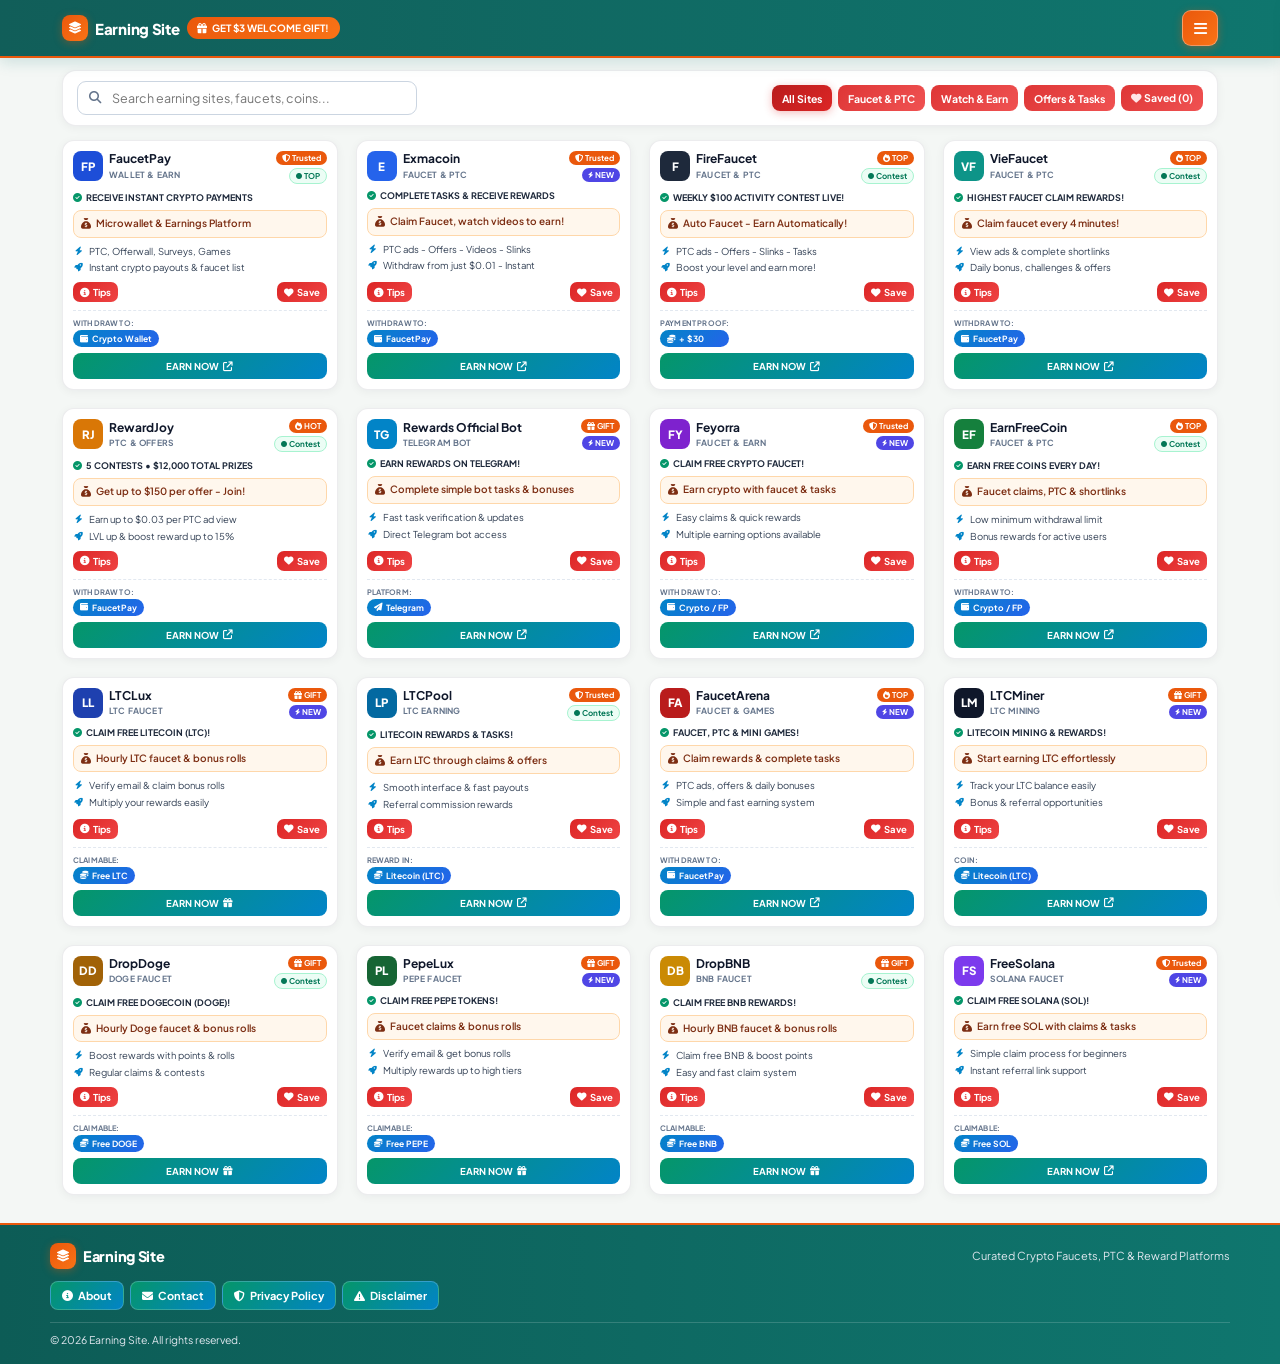
==== commit c28eeb57: "Update index.html" ====
--- a/index.html
+++ b/index.html
@@ -4,7 +4,9 @@
     <meta charset="UTF-8">
     <meta name="viewport" content="width=device-width, initial-scale=1.0">
     <title>Earning Site - Best Crypto Faucets & Earning Platforms</title>
-    <link rel="stylesheet" href="https://cdnjs.cloudflare.com/ajax/libs/font-awesome/6.4.0/css/all.min.css">
+    <link rel="stylesheet" href="https://cdnjs.cloudflare.com/ajax/libs/font-awesome/6.5.2/css/all.min.css" crossorigin="anonymous" referrerpolicy="no-referrer">
+    <link rel="preconnect" href="https://fonts.googleapis.com">
+    <link rel="preconnect" href="https://fonts.gstatic.com" crossorigin>
     <link href="https://fonts.googleapis.com/css2?family=Plus+Jakarta+Sans:wght@400;500;600;700;800&display=swap" rel="stylesheet">
     <link rel="stylesheet" href="style.css">
 </head>
@@ -22,7 +24,7 @@
                     <i class="fa-solid fa-gift"></i> GET $3 WELCOME GIFT!
                 </button>
             </div>
-            <button type="button" class="drawer-toggle" onclick="toggleMenu()" aria-label="Open Menu">
+            <button type="button" class="drawer-toggle" onclick="toggleMenu()" aria-label="Open Menu" title="Menu">
                 <i class="fa-solid fa-bars"></i>
             </button>
         </div>
@@ -30,7 +32,7 @@
 
     <!-- Slide-out Navigation Drawer -->
     <div class="drawer-backdrop" id="menuOverlay" onclick="toggleMenu()"></div>
-    <aside class="nav-drawer" id="sideMenu">
+    <aside class="nav-drawer" id="sideMenu" aria-label="Main Navigation">
         <div class="drawer-top">
             <a href="index.html" class="brand-logo">
                 <span class="brand-badge"><i class="fa-solid fa-layer-group"></i></span>
@@ -48,7 +50,7 @@
             <button type="button" class="drawer-link" onclick="menuFilter('watch')"><i class="fa-solid fa-play-circle"></i> Watch & Earn</button>
             <button type="button" class="drawer-link" onclick="menuFilter('offers')"><i class="fa-solid fa-list-check"></i> Offers & Tasks</button>
             <button type="button" class="drawer-link" onclick="menuFilter('favorites')">
-                <i class="fa-solid fa-heart" style="color: #E11D48;"></i> Saved Sites (<span id="menuFavCount">0</span>)
+                <i class="fa-solid fa-heart" style="color: #FFE4E6 !important;"></i> Saved Sites (<span id="menuFavCount">0</span>)
             </button>
         </div>
 
@@ -63,10 +65,10 @@
         <div class="drawer-section">
             <div class="drawer-label">COMMUNITY</div>
             <a href="https://t.me/rewardsofficials_bot" target="_blank" rel="noopener noreferrer" class="drawer-link">
-                <i class="fa-brands fa-telegram" style="color: #38BDF8;"></i> Join Telegram
+                <i class="fa-brands fa-telegram" style="color: #E0F2FE !important;"></i> Join Telegram
             </a>
             <button type="button" class="drawer-link" onclick="toggleMenu(); openGiftModal();">
-                <i class="fa-solid fa-gift" style="color: #F97316;"></i> Welcome Bonus Guide
+                <i class="fa-solid fa-gift" style="color: #FEF3C7 !important;"></i> Welcome Bonus Guide
             </button>
         </div>
     </aside>
@@ -84,7 +86,7 @@
                 <button type="button" class="chip-btn" onclick="setCategory('watch', this)">Watch & Earn</button>
                 <button type="button" class="chip-btn" onclick="setCategory('offers', this)">Offers & Tasks</button>
                 <button type="button" class="chip-btn" onclick="setCategory('favorites', this)">
-                    <i class="fa-solid fa-heart" style="color: #E11D48;"></i> Saved (<span id="favCount">0</span>)
+                    <i class="fa-solid fa-heart" style="color: #FFE4E6;"></i> Saved (<span id="favCount">0</span>)
                 </button>
             </div>
         </div>
@@ -124,7 +126,9 @@
         <div class="modal-card" onclick="event.stopPropagation()">
             <div class="modal-head">
                 <h3 id="tipsModalTitle">Quick Tips</h3>
-                <button type="button" class="modal-close" onclick="closeModal('tipsModal')"><i class="fa-solid fa-xmark"></i></button>
+                <button type="button" class="modal-close" onclick="closeModal('tipsModal')" aria-label="Close Tips">
+                    <i class="fa-solid fa-xmark"></i>
+                </button>
             </div>
             <div class="modal-content" id="tipsModalBody"></div>
             <div class="modal-foot">
@@ -139,8 +143,10 @@
     <div class="modal-backdrop" id="giftModal" onclick="closeModal('giftModal')">
         <div class="modal-card" onclick="event.stopPropagation()">
             <div class="modal-head">
-                <h3><i class="fa-solid fa-gift" style="color: var(--accent);"></i> $3 Welcome Gift Guide</h3>
-                <button type="button" class="modal-close" onclick="closeModal('giftModal')"><i class="fa-solid fa-xmark"></i></button>
+                <h3><i class="fa-solid fa-gift" style="color: var(--accent-orange);"></i> $3 Welcome Gift Guide</h3>
+                <button type="button" class="modal-close" onclick="closeModal('giftModal')" aria-label="Close Gift Guide">
+                    <i class="fa-solid fa-xmark"></i>
+                </button>
             </div>
             <div class="modal-content">
                 <p>Follow these quick steps to get started smoothly:</p>
--- a/style.css
+++ b/style.css
@@ -1,666 +1,938 @@
 :root {
-    --bg-cream: #F3EFE6;
-    --header-dark: #1E130C;
-    --card-bg: #FFFFFF;
-    --highlight-bg: #FAF2E1;
-    --text-dark: #1A1A1A;
-    --text-muted: #666666;
-    --accent-orange: #FF5500;
-    --btn-dark: #221A15;
-    --btn-brown: #3A2213;
-}
-
-* {
+    --bg-canvas: #F4F7F5;
+    --surface-card: #FFFFFF;
+    --surface-warm: #FFF7ED;
+    --surface-subtle: #F1F5F9;
+    --header-green: #0F766E;
+    --header-green-dark: #115E59;
+    --footer-green: #0D5C56;
+    --ink-primary: #0F172A;
+    --ink-secondary: #334155;
+    --ink-muted: #64748B;
+    --accent-orange: #EA580C;
+    --accent-orange-bright: #F97316;
+    --accent-orange-hover: #C2410C;
+    --btn-red: linear-gradient(135deg, #DC2626 0%, #EF4444 100%);
+    --btn-red-hover: linear-gradient(135deg, #B91C1C 0%, #DC2626 100%);
+    --btn-teal-blue: linear-gradient(135deg, #059669 0%, #0284C7 100%);
+    --btn-teal-blue-hover: linear-gradient(135deg, #047857 0%, #0369A1 100%);
+    --marked-blue-bg: linear-gradient(135deg, #0284C7 0%, #2563EB 100%);
+    --marked-blue-text: #FFFFFF;
+    --border-soft: #CBD5E1;
+    --border-card: rgba(15, 23, 42, 0.08);
+    --shadow-card: 0 2px 10px rgba(15, 23, 42, 0.05);
+    --shadow-hover: 0 8px 22px rgba(15, 23, 42, 0.1);
+}
+
+*, *::before, *::after {
     margin: 0;
     padding: 0;
     box-sizing: border-box;
-    font-family: 'Inter', sans-serif;
-}
-
-body {
-    background-color: var(--bg-cream);
-    color: var(--text-dark);
+    font-family: 'Plus Jakarta Sans', 'Font Awesome 6 Free', -apple-system, BlinkMacSystemFont, sans-serif;
+}
+
+html, body {
+    width: 100%;
+    max-width: 100%;
+    overflow-x: clip;
+    background-color: var(--bg-canvas);
+    color: var(--ink-primary);
     min-height: 100vh;
     display: flex;
     flex-direction: column;
-}
-
-/* Header Section */
-header {
-    background-color: var(--header-dark);
-    color: #fff;
-    padding: 12px 16px;
-    display: flex;
-    align-items: center;
-    justify-content: space-between;
+    -webkit-font-smoothing: antialiased;
+}
+
+/* FontAwesome Safe Rendering */
+.fa, .fas, .far, .fal, .fad, .fab, [class^="fa-"], [class*=" fa-"] {
+    font-family: "Font Awesome 6 Free", "Font Awesome 5 Free" !important;
+    font-weight: 900;
+    font-style: normal;
+    line-height: 1;
+    display: inline-block;
+}
+
+.fab, .fa-brands {
+    font-family: "Font Awesome 6 Brands", "Font Awesome 5 Brands" !important;
+    font-weight: 400;
+}
+
+/* Header */
+.site-header {
+    width: 100%;
+    background: linear-gradient(90deg, var(--header-green-dark), var(--header-green));
+    color: #FFFFFF;
     position: sticky;
     top: 0;
     z-index: 100;
-    box-shadow: 0 2px 8px rgba(0, 0, 0, 0.2);
+    border-bottom: 2px solid var(--accent-orange);
+    box-shadow: 0 4px 14px rgba(15, 118, 110, 0.18);
+}
+
+.header-inner {
+    width: 100%;
+    max-width: 1180px;
+    margin: 0 auto;
+    padding: 10px 12px;
+    display: flex;
+    align-items: center;
+    justify-content: space-between;
+    gap: 8px;
 }
 
 .header-left {
     display: flex;
     align-items: center;
-    gap: 10px;
-}
-
-.logo {
-    display: flex;
-    align-items: center;
-    gap: 6px;
+    gap: 8px;
+    flex-wrap: wrap;
+    min-width: 0;
+    flex: 1;
+}
+
+.brand-logo {
+    display: inline-flex;
+    align-items: center;
+    gap: 7px;
+    color: #FFFFFF;
+    text-decoration: none;
     font-weight: 800;
-    font-size: 16px;
-    letter-spacing: 0.5px;
-    text-decoration: none;
-    color: #fff;
-}
-
-.logo-icon {
-    background: var(--accent-orange);
-    color: #fff;
-    width: 24px;
-    height: 24px;
-    border-radius: 50%;
-    display: flex;
+    font-size: 15px;
+    letter-spacing: -0.02em;
+    white-space: nowrap;
+}
+
+.brand-badge {
+    width: 26px;
+    height: 26px;
+    border-radius: 8px;
+    background: linear-gradient(135deg, var(--accent-orange), var(--accent-orange-bright));
+    color: #FFFFFF;
+    display: inline-flex;
     align-items: center;
     justify-content: center;
     font-size: 12px;
-}
-
-.gift-pill {
-    background: linear-gradient(90deg, #FF5500, #FF7700);
-    color: #fff;
+    flex-shrink: 0;
+    box-shadow: 0 2px 8px rgba(234, 88, 12, 0.35);
+}
+
+.bonus-pill {
+    background: linear-gradient(135deg, var(--accent-orange), var(--accent-orange-bright));
+    color: #FFFFFF;
+    border: none;
+    border-radius: 999px;
+    padding: 5px 10px;
     font-size: 10px;
     font-weight: 700;
-    padding: 4px 10px;
-    border-radius: 20px;
-    border: none;
+    letter-spacing: 0.01em;
     cursor: pointer;
     display: inline-flex;
     align-items: center;
     gap: 4px;
-    animation: pulse 2s infinite;
-}
-
-@keyframes pulse {
-    0% { transform: scale(1); }
-    50% { transform: scale(1.03); }
-    100% { transform: scale(1); }
-}
-
-.menu-btn {
-    background: none;
-    border: none;
-    color: #fff;
-    font-size: 18px;
+    white-space: nowrap;
+    transition: transform 0.18s ease, box-shadow 0.18s ease, background 0.18s ease;
+}
+
+.bonus-pill:hover,
+.bonus-pill:active {
+    background: var(--accent-orange-hover);
+}
+
+/* Menu Bar Toggle Button - Orange */
+.drawer-toggle {
+    background: linear-gradient(135deg, var(--accent-orange), var(--accent-orange-bright));
+    border: 1px solid rgba(255, 255, 255, 0.35);
+    color: #FFFFFF;
+    width: 36px;
+    height: 36px;
+    border-radius: 9px;
+    font-size: 16px;
+    line-height: 1;
     cursor: pointer;
-    padding: 4px;
-}
-
-/* Slide-out Side Menu */
-.menu-overlay {
+    flex-shrink: 0;
+    display: inline-flex;
+    align-items: center;
+    justify-content: center;
+    text-decoration: none;
+    box-shadow: 0 2px 8px rgba(234, 88, 12, 0.4);
+    transition: background 0.18s ease, transform 0.15s ease, box-shadow 0.18s ease;
+}
+
+.drawer-toggle i {
+    color: #FFFFFF !important;
+    font-size: 15px;
+}
+
+.drawer-toggle:hover {
+    background: linear-gradient(135deg, var(--accent-orange-bright), var(--accent-orange-hover));
+    transform: translateY(-1px);
+}
+
+.drawer-toggle:active {
+    background: var(--accent-orange-hover);
+    transform: scale(0.96);
+    box-shadow: 0 0 0 3px rgba(249, 115, 22, 0.45);
+}
+
+/* Slide-out Navigation Drawer */
+.drawer-backdrop {
     position: fixed;
     inset: 0;
-    background: rgba(0, 0, 0, 0.5);
+    background: rgba(15, 23, 42, 0.45);
+    backdrop-filter: blur(2px);
     z-index: 200;
     display: none;
 }
 
-.menu-overlay.active {
+.drawer-backdrop.active {
     display: block;
 }
 
-.side-menu {
+.nav-drawer {
     position: fixed;
     top: 0;
-    right: -280px;
-    width: 260px;
-    height: 100%;
-    background: var(--header-dark);
-    color: #fff;
+    right: -300px;
+    width: 275px;
+    max-width: 85vw;
+    height: 100vh;
+    background: #FFFFFF;
+    color: var(--ink-primary);
     z-index: 201;
-    padding: 18px;
-    transition: right 0.3s ease;
-    box-shadow: -4px 0 15px rgba(0, 0, 0, 0.3);
+    padding: 18px 16px;
+    transition: right 0.28s cubic-bezier(0.22, 1, 0.36, 1);
     overflow-y: auto;
-}
-
-.side-menu.active {
+    border-left: 3px solid var(--accent-orange);
+    box-shadow: -8px 0 24px rgba(15, 23, 42, 0.15);
+}
+
+.nav-drawer.active {
     right: 0;
 }
 
-.side-menu-header {
-    display: flex;
+.drawer-top {
+    display: flex;
+    align-items: center;
     justify-content: space-between;
-    align-items: center;
     padding-bottom: 14px;
-    border-bottom: 1px solid rgba(255, 255, 255, 0.1);
     margin-bottom: 16px;
-}
-
-.close-menu-btn {
-    background: none;
+    border-bottom: 1px solid #E2E8F0;
+}
+
+.drawer-top .brand-logo {
+    color: var(--ink-primary);
+}
+
+.drawer-close {
+    background: linear-gradient(135deg, var(--accent-orange), var(--accent-orange-bright));
     border: none;
-    color: #fff;
-    font-size: 18px;
+    color: #FFFFFF;
+    width: 32px;
+    height: 32px;
+    border-radius: 8px;
     cursor: pointer;
-}
-
-.menu-section-title {
-    font-size: 10px;
-    font-weight: 700;
-    color: #999;
-    letter-spacing: 0.8px;
-    margin-bottom: 8px;
-}
-
-.side-menu-links {
+    font-size: 14px;
+    transition: background 0.18s ease;
+}
+
+.drawer-close:hover,
+.drawer-close:active {
+    background: var(--accent-orange-hover);
+}
+
+.drawer-section {
+    margin-bottom: 16px;
     display: flex;
     flex-direction: column;
     gap: 6px;
 }
 
-.side-menu-links button,
-.side-menu-links a {
-    background: rgba(255, 255, 255, 0.05);
+.drawer-label {
+    font-size: 10px;
+    font-weight: 800;
+    letter-spacing: 0.08em;
+    color: var(--ink-muted);
+    padding: 0 4px 2px;
+}
+
+/* Drawer Menu Links - Orange */
+.drawer-link {
+    background: linear-gradient(135deg, var(--accent-orange), var(--accent-orange-bright));
     border: none;
-    color: #fff;
+    color: #FFFFFF;
+    text-decoration: none;
+    font-size: 12.5px;
+    font-weight: 700;
+    padding: 9px 12px;
+    border-radius: 8px;
+    display: flex;
+    align-items: center;
+    gap: 10px;
     text-align: left;
-    padding: 10px 12px;
-    border-radius: 8px;
-    font-size: 13px;
-    font-weight: 600;
     cursor: pointer;
-    text-decoration: none;
-    display: flex;
-    align-items: center;
+    box-shadow: 0 2px 6px rgba(234, 88, 12, 0.22);
+    transition: background 0.18s ease, transform 0.15s ease;
+}
+
+.drawer-link i {
+    width: 16px;
+    text-align: center;
+    color: #FFFFFF !important;
+}
+
+.drawer-link:hover {
+    background: linear-gradient(135deg, var(--accent-orange-bright), var(--accent-orange-hover));
+    transform: translateX(-2px);
+}
+
+.drawer-link:active {
+    background: var(--accent-orange-hover);
+    transform: scale(0.98);
+}
+
+/* Search & Filter Toolbar */
+.toolbar-wrap {
+    width: 100%;
+    max-width: 1180px;
+    margin: 12px auto 4px;
+    padding: 0 12px;
+}
+
+.toolbar-inner {
+    width: 100%;
+    background: var(--surface-card);
+    border: 1px solid var(--border-card);
+    border-radius: 14px;
+    padding: 10px;
+    box-shadow: var(--shadow-card);
+    display: flex;
+    flex-direction: column;
     gap: 10px;
-    transition: background 0.2s;
-}
-
-.side-menu-links button:hover,
-.side-menu-links a:hover {
-    background: rgba(255, 85, 0, 0.2);
-}
-
-/* Filter & Search Bar */
-.controls-container {
-    max-width: 1100px;
-    width: 100%;
-    margin: 15px auto 5px;
-    padding: 0 12px;
-    display: flex;
-    flex-wrap: wrap;
-    gap: 10px;
-    justify-content: space-between;
-    align-items: center;
-}
-
-.search-box {
-    flex: 1;
-    min-width: 200px;
+}
+
+.search-field {
+    width: 100%;
     position: relative;
 }
 
-.search-box input {
-    width: 100%;
-    padding: 8px 12px 8px 34px;
-    border-radius: 10px;
-    border: 1px solid #DFD8C8;
-    background: #fff;
-    font-size: 13px;
-    outline: none;
-}
-
-.search-box i {
+.search-field i {
     position: absolute;
     left: 12px;
     top: 50%;
     transform: translateY(-50%);
-    color: #888;
+    color: var(--ink-muted);
+    font-size: 12.5px;
+}
+
+.search-field input {
+    width: 100%;
+    padding: 8px 12px 8px 34px;
+    border-radius: 9px;
+    border: 1px solid var(--border-soft);
+    background: #FFFFFF;
+    color: var(--ink-primary);
+    font-size: 12.5px;
+    outline: none;
+}
+
+.search-field input:focus {
+    border-color: #DC2626;
+    box-shadow: 0 0 0 3px rgba(220, 38, 38, 0.12);
+}
+
+.filter-group {
+    width: 100%;
+    display: flex;
+    flex-wrap: wrap;
+    gap: 6px;
+}
+
+/* Filter Buttons - Red */
+.chip-btn {
+    background: var(--btn-red);
+    border: none;
+    color: #FFFFFF;
+    padding: 6px 10px;
+    border-radius: 8px;
+    font-size: 10.5px;
+    font-weight: 700;
+    cursor: pointer;
+    white-space: nowrap;
+    opacity: 0.92;
+    transition: all 0.18s ease;
+}
+
+.chip-btn:hover,
+.chip-btn.active {
+    opacity: 1;
+    background: var(--btn-red-hover);
+    box-shadow: 0 2px 8px rgba(220, 38, 38, 0.3);
+}
+
+/* Main Container & Responsive Grid */
+.main-wrap {
+    width: 100%;
+    max-width: 1180px;
+    margin: 10px auto 28px;
+    padding: 0 12px;
+    flex: 1;
+}
+
+.cards-grid {
+    width: 100%;
+    display: grid;
+    grid-template-columns: repeat(2, minmax(0, 1fr));
+    gap: 10px;
+}
+
+@media (min-width: 768px) {
+    .toolbar-inner {
+        flex-direction: row;
+        align-items: center;
+        justify-content: space-between;
+        padding: 10px 14px;
+    }
+    .search-field {
+        flex: 1;
+        max-width: 340px;
+    }
+    .filter-group {
+        width: auto;
+        justify-content: flex-end;
+    }
+    .cards-grid {
+        grid-template-columns: repeat(3, minmax(0, 1fr));
+        gap: 16px;
+    }
+}
+
+@media (min-width: 1120px) {
+    .cards-grid {
+        grid-template-columns: repeat(4, minmax(0, 1fr));
+        gap: 18px;
+    }
+}
+
+/* Earning Cards */
+.site-card {
+    min-width: 0;
+    width: 100%;
+    background: var(--surface-card);
+    border-radius: 12px;
+    padding: 10px;
+    border: 1px solid var(--border-card);
+    box-shadow: var(--shadow-card);
+    display: flex;
+    flex-direction: column;
+    justify-content: space-between;
+    overflow: hidden;
+    transition: transform 0.2s ease, box-shadow 0.2s ease;
+}
+
+.site-card:hover {
+    transform: translateY(-2px);
+    box-shadow: var(--shadow-hover);
+}
+
+.card-top {
+    display: flex;
+    align-items: flex-start;
+    justify-content: space-between;
+    gap: 4px;
+    margin-bottom: 8px;
+}
+
+.card-brand {
+    display: flex;
+    align-items: center;
+    gap: 6px;
+    min-width: 0;
+    flex: 1;
+}
+
+.card-avatar {
+    width: 30px;
+    height: 30px;
+    border-radius: 8px;
+    color: #FFFFFF;
+    font-weight: 800;
+    font-size: 11.5px;
+    display: flex;
+    align-items: center;
+    justify-content: center;
+    flex-shrink: 0;
+}
+
+.card-title-wrap {
+    min-width: 0;
+    flex: 1;
+}
+
+.card-title-wrap h3 {
     font-size: 12px;
-}
-
-.filter-tabs {
-    display: flex;
+    font-weight: 700;
+    color: var(--ink-primary);
+    line-height: 1.2;
+    word-break: break-word;
+}
+
+.card-title-wrap span {
+    display: block;
+    font-size: 8.5px;
+    font-weight: 700;
+    color: var(--ink-muted);
+    letter-spacing: 0.02em;
+    margin-top: 2px;
+    word-break: break-word;
+}
+
+.card-badges {
+    display: flex;
+    flex-direction: column;
+    align-items: flex-end;
+    gap: 3px;
+    flex-shrink: 0;
+}
+
+.pill-badge {
+    font-size: 8px;
+    font-weight: 700;
+    padding: 2px 6px;
+    border-radius: 999px;
+    display: inline-flex;
+    align-items: center;
+    gap: 2px;
+    white-space: nowrap;
+}
+
+.pill-orange {
+    background: var(--accent-orange);
+    color: #FFFFFF;
+}
+
+.pill-purple {
+    background: #4F46E5;
+    color: #FFFFFF;
+}
+
+.pill-status {
+    background: #ECFDF5;
+    color: #047857;
+    border: 1px solid #A7F3D0;
+}
+
+.card-subline {
+    font-size: 9px;
+    font-weight: 700;
+    color: #1E293B;
+    text-transform: uppercase;
+    margin-bottom: 6px;
+    display: flex;
+    align-items: flex-start;
+    gap: 4px;
+    line-height: 1.35;
+    word-break: break-word;
+}
+
+.card-subline i {
+    color: #059669;
+    margin-top: 1px;
+    flex-shrink: 0;
+}
+
+.card-promo {
+    background: var(--surface-warm);
+    border: 1px solid #FED7AA;
+    color: #7C2D12;
+    font-size: 10px;
+    font-weight: 600;
+    padding: 6px 7px;
+    border-radius: 8px;
+    margin-bottom: 7px;
+    display: flex;
+    align-items: flex-start;
+    gap: 5px;
+    line-height: 1.35;
+    word-break: break-word;
+}
+
+.card-points {
+    list-style: none;
+    margin-bottom: 8px;
+}
+
+.card-points li {
+    font-size: 9.5px;
+    color: var(--ink-secondary);
+    margin-bottom: 4px;
+    display: flex;
+    align-items: flex-start;
+    gap: 5px;
+    line-height: 1.35;
+    word-break: break-word;
+}
+
+.card-points li i {
+    font-size: 8.5px;
+    color: #0284C7;
+    width: 11px;
+    margin-top: 2px;
+    text-align: center;
+    flex-shrink: 0;
+}
+
+.card-tools {
+    display: flex;
+    align-items: center;
+    justify-content: space-between;
+    gap: 5px;
+    margin-bottom: 8px;
+}
+
+/* Tips & Save Buttons - Red */
+.tool-btn {
+    background: var(--btn-red);
+    border: none;
+    color: #FFFFFF;
+    font-size: 9.5px;
+    font-weight: 700;
+    padding: 4px 7px;
+    border-radius: 7px;
+    cursor: pointer;
+    display: inline-flex;
+    align-items: center;
+    gap: 3px;
+    white-space: nowrap;
+    transition: background 0.18s ease;
+}
+
+.tool-btn:hover,
+.tool-btn.saved {
+    background: var(--btn-red-hover);
+}
+
+.card-bottom {
+    display: flex;
+    flex-wrap: wrap;
+    align-items: center;
+    justify-content: space-between;
     gap: 6px;
-    overflow-x: auto;
-    padding-bottom: 2px;
-}
-
-.filter-btn {
-    background: #fff;
-    border: 1px solid #DFD8C8;
-    padding: 6px 12px;
+    padding-top: 7px;
+    border-top: 1px dashed #E2E8F0;
+}
+
+.payout-box {
+    display: flex;
+    flex-direction: column;
+    gap: 2px;
+    min-width: 0;
+    max-width: 100%;
+}
+
+.payout-label {
+    font-size: 7.5px;
+    font-weight: 700;
+    color: var(--ink-muted);
+    letter-spacing: 0.02em;
+}
+
+/* Marked Buttons/Pills - Blue */
+.payout-pill {
+    background: var(--marked-blue-bg);
+    color: var(--marked-blue-text);
+    font-size: 8.5px;
+    font-weight: 700;
+    padding: 3px 7px;
+    border-radius: 999px;
+    display: inline-flex;
+    align-items: center;
+    gap: 3px;
+    max-width: 100%;
+    white-space: nowrap;
+    overflow: hidden;
+    text-overflow: ellipsis;
+}
+
+/* Action Buttons */
+.action-btn {
+    text-decoration: none;
+    color: #FFFFFF;
+    font-size: 9.5px;
+    font-weight: 700;
+    padding: 7px 10px;
+    border-radius: 8px;
+    display: inline-flex;
+    align-items: center;
+    justify-content: center;
+    gap: 4px;
+    cursor: pointer;
+    border: none;
+    white-space: nowrap;
+    transition: background 0.18s ease;
+}
+
+.primary-action {
+    background: var(--btn-teal-blue);
+    width: 100%;
+}
+
+.primary-action:hover {
+    background: var(--btn-teal-blue-hover);
+}
+
+.accent-action {
+    background: var(--accent-orange);
+}
+
+.accent-action:hover,
+.accent-action:active {
+    background: var(--accent-orange-hover);
+}
+
+.full-width {
+    width: 100%;
+    padding: 10px 14px;
+    font-size: 11.5px;
+}
+
+/* Footer */
+.site-footer {
+    width: 100%;
+    background: linear-gradient(90deg, var(--footer-green), var(--header-green));
+    color: #FFFFFF;
+    border-top: 2px solid var(--accent-orange);
+    padding: 18px 12px;
+    margin-top: auto;
+}
+
+.footer-inner {
+    width: 100%;
+    max-width: 1180px;
+    margin: 0 auto;
+    display: flex;
+    flex-direction: column;
+    gap: 12px;
+}
+
+.footer-brand-row {
+    display: flex;
+    flex-direction: column;
+    align-items: flex-start;
+    gap: 4px;
+}
+
+@media (min-width: 640px) {
+    .footer-brand-row {
+        flex-direction: row;
+        align-items: center;
+        justify-content: space-between;
+    }
+}
+
+.small-logo {
+    font-size: 14.5px;
+}
+
+.footer-tagline {
+    font-size: 11px;
+    color: #E2E8F0;
+    line-height: 1.4;
+}
+
+.footer-nav {
+    width: 100%;
+    display: flex;
+    flex-wrap: wrap;
+    gap: 6px;
+}
+
+.footer-nav-link {
+    text-decoration: none;
+    color: #FFFFFF;
+    background: var(--btn-teal-blue);
+    border: 1px solid rgba(255, 255, 255, 0.2);
+    padding: 7px 11px;
     border-radius: 8px;
     font-size: 11px;
-    font-weight: 600;
-    cursor: pointer;
-    color: var(--text-dark);
+    font-weight: 700;
+    display: inline-flex;
+    align-items: center;
+    gap: 5px;
     white-space: nowrap;
-    transition: 0.2s;
-}
-
-.filter-btn.active,
-.filter-btn:hover {
-    background: var(--header-dark);
-    color: #fff;
-    border-color: var(--header-dark);
-}
-
-/* Grid Container */
-.container {
-    max-width: 1100px;
-    width: 100%;
-    margin: 12px auto 30px;
+    transition: background 0.18s ease;
+}
+
+.footer-nav-link:hover {
+    background: var(--btn-teal-blue-hover);
+}
+
+.footer-bottom {
+    width: 100%;
+    padding-top: 10px;
+    border-top: 1px solid rgba(255, 255, 255, 0.16);
+    font-size: 10.5px;
+    color: #E2E8F0;
+}
+
+/* Dedicated Content Pages */
+.content-wrap {
+    width: 100%;
+    max-width: 840px;
+    margin: 18px auto 34px;
     padding: 0 12px;
     flex: 1;
 }
 
-.cards-grid {
-    display: grid;
-    grid-template-columns: repeat(2, 1fr);
-    gap: 12px;
-}
-
-@media (min-width: 900px) {
-    .cards-grid {
-        grid-template-columns: repeat(3, 1fr);
-        gap: 16px;
-    }
-}
-
-/* Card Design */
-.card {
-    background: var(--card-bg);
+.content-card {
+    width: 100%;
+    background: var(--surface-card);
+    border: 1px solid var(--border-card);
     border-radius: 14px;
+    padding: 18px 16px;
+    box-shadow: var(--shadow-card);
+}
+
+.page-kicker {
+    display: inline-flex;
+    align-items: center;
+    gap: 6px;
+    background: var(--surface-warm);
+    color: var(--accent-orange);
+    border: 1px solid #FED7AA;
+    font-size: 10px;
+    font-weight: 700;
+    padding: 4px 10px;
+    border-radius: 999px;
+    margin-bottom: 10px;
+    text-transform: uppercase;
+}
+
+.content-card h1 {
+    font-size: 20px;
+    font-weight: 800;
+    color: var(--ink-primary);
+    margin-bottom: 10px;
+}
+
+.content-card h2 {
+    font-size: 14.5px;
+    font-weight: 700;
+    color: var(--ink-primary);
+    margin: 16px 0 6px;
+}
+
+.content-card p {
+    font-size: 13px;
+    line-height: 1.65;
+    color: var(--ink-secondary);
+    margin-bottom: 10px;
+    word-break: break-word;
+}
+
+.info-panel {
+    background: var(--surface-warm);
+    border: 1px solid #FED7AA;
+    border-radius: 10px;
     padding: 12px;
-    box-shadow: 0 2px 8px rgba(0, 0, 0, 0.04);
-    border: 1px solid rgba(0, 0, 0, 0.05);
-    display: flex;
-    flex-direction: column;
-    justify-content: space-between;
-    transition: transform 0.2s ease, box-shadow 0.2s ease;
-    position: relative;
-}
-
-.card:hover {
-    transform: translateY(-2px);
-    box-shadow: 0 6px 16px rgba(0, 0, 0, 0.08);
-}
-
-/* Card Top Row */
-.card-header {
-    display: flex;
-    justify-content: space-between;
-    align-items: flex-start;
+    margin: 12px 0 16px;
+    word-break: break-word;
+}
+
+.info-panel p {
+    margin-bottom: 8px;
+    color: #431407;
+}
+
+.info-panel p:last-child {
+    margin-bottom: 0;
+}
+
+.info-panel a {
+    color: var(--accent-orange);
+    font-weight: 700;
+    text-decoration: none;
+}
+
+.back-btn {
+    display: inline-flex;
+    align-items: center;
     gap: 6px;
-    margin-bottom: 10px;
-}
-
-.site-info {
-    display: flex;
-    align-items: center;
-    gap: 8px;
-}
-
-.site-icon {
-    width: 34px;
-    height: 34px;
-    border-radius: 8px;
-    display: flex;
-    align-items: center;
-    justify-content: center;
-    font-weight: 800;
-    font-size: 14px;
-    color: #fff;
-    flex-shrink: 0;
-}
-
-.site-title h3 {
-    font-size: 13px;
-    font-weight: 700;
-    color: var(--text-dark);
-    line-height: 1.2;
-}
-
-.site-title span {
-    font-size: 9px;
-    font-weight: 600;
-    color: #888;
-    text-transform: uppercase;
-    letter-spacing: 0.3px;
-    display: block;
-    margin-top: 2px;
-}
-
-/* Top Right Badges */
-.badges {
-    display: flex;
-    flex-direction: column;
-    align-items: flex-end;
-    gap: 4px;
-}
-
-.badge {
-    font-size: 8.5px;
-    font-weight: 700;
-    padding: 2px 7px;
-    border-radius: 10px;
-    display: inline-flex;
-    align-items: center;
-    gap: 3px;
-    white-space: nowrap;
-    text-transform: uppercase;
-}
-
-.badge-orange {
-    background: #FF5500;
-    color: #fff;
-}
-
-.badge-purple {
-    background: #5B3DF5;
-    color: #fff;
-}
-
-.badge-contest {
-    background: #E9F7EF;
-    color: #1E8449;
-    border: 1px solid #C3E6CB;
-    text-transform: capitalize;
-}
-
-/* Card Body */
-.tagline {
-    font-size: 9.5px;
-    font-weight: 700;
-    color: #333;
-    text-transform: uppercase;
-    margin-bottom: 6px;
-    display: flex;
-    align-items: center;
-    gap: 4px;
-}
-
-.tagline i {
-    color: #27AE60;
-}
-
-.highlight-box {
-    background: var(--highlight-bg);
-    border-radius: 6px;
-    padding: 6px 8px;
-    font-size: 10.5px;
-    font-weight: 600;
-    color: #4A3818;
-    margin-bottom: 8px;
-    display: flex;
-    align-items: center;
-    gap: 5px;
-}
-
-.features-list {
-    list-style: none;
-    margin-bottom: 10px;
-}
-
-.features-list li {
-    font-size: 10px;
-    color: var(--text-muted);
-    margin-bottom: 4px;
-    display: flex;
-    align-items: center;
-    gap: 5px;
-}
-
-.features-list li i {
-    font-size: 9px;
-    color: #555;
-    width: 12px;
-    text-align: center;
-}
-
-/* Card Action Row (Tips + Favorite) */
-.card-actions {
-    display: flex;
-    justify-content: space-between;
-    align-items: center;
-    margin-bottom: 8px;
-}
-
-.action-icon-btn {
-    background: #F5F2EB;
-    border: 1px solid #E5DFD2;
-    color: #555;
-    font-size: 10px;
-    font-weight: 600;
-    padding: 3px 8px;
-    border-radius: 6px;
-    cursor: pointer;
-    display: inline-flex;
-    align-items: center;
-    gap: 4px;
-    transition: 0.2s;
-}
-
-.action-icon-btn:hover {
-    background: #EAE4D7;
-}
-
-.fav-btn.active {
-    color: #e74c3c;
-    border-color: #fadbd8;
-    background: #fdedec;
-}
-
-/* Card Footer */
-.card-footer {
-    display: flex;
-    align-items: flex-end;
-    justify-content: space-between;
-    gap: 8px;
-    margin-top: auto;
-    padding-top: 6px;
-    border-top: 1px dashed #EFEFEF;
-}
-
-.meta-info {
-    display: flex;
-    flex-direction: column;
-    gap: 3px;
-}
-
-.meta-label {
-    font-size: 8px;
-    font-weight: 700;
-    color: #888;
-    text-transform: uppercase;
-}
-
-.meta-pill {
-    background: #2C1D11;
-    color: #F5C36A;
-    font-size: 9px;
-    font-weight: 700;
-    padding: 3px 8px;
-    border-radius: 12px;
-    display: inline-flex;
-    align-items: center;
-    gap: 4px;
-    white-space: nowrap;
-}
-
-.earn-btn {
-    background: var(--btn-dark);
-    color: #fff;
     text-decoration: none;
-    font-size: 10px;
+    background: var(--btn-teal-blue);
+    color: #FFFFFF;
+    font-size: 11.5px;
     font-weight: 700;
     padding: 8px 14px;
     border-radius: 8px;
-    display: inline-flex;
-    align-items: center;
-    justify-content: center;
-    gap: 5px;
-    flex: 1;
-    max-width: 140px;
-    transition: background 0.2s;
-}
-
-.earn-btn:hover {
-    background: var(--accent-orange);
-}
-
-.earn-btn.brown {
-    background: var(--btn-brown);
-}
-
-.earn-btn.brown:hover {
-    background: var(--accent-orange);
-}
-
-/* Footer Section */
-footer {
-    background-color: var(--header-dark);
-    color: #fff;
-    padding: 20px 16px;
-    margin-top: auto;
-    border-top: 2px solid rgba(255, 85, 0, 0.35);
-}
-
-.footer-inner {
-    max-width: 1100px;
-    margin: 0 auto;
-    display: flex;
-    flex-direction: column;
-    align-items: center;
-    gap: 12px;
-    text-align: center;
-}
-
-.footer-links {
-    display: flex;
-    flex-wrap: wrap;
-    justify-content: center;
-    gap: 8px;
-}
-
-.footer-btn {
-    background: rgba(255, 255, 255, 0.08);
-    border: 1px solid rgba(255, 255, 255, 0.14);
-    color: #fff;
-    font-size: 11.5px;
-    font-weight: 600;
-    padding: 7px 13px;
-    border-radius: 8px;
-    cursor: pointer;
-    display: inline-flex;
-    align-items: center;
-    gap: 6px;
-    transition: all 0.2s ease;
-}
-
-.footer-btn:hover {
-    background: var(--accent-orange);
-    border-color: var(--accent-orange);
-    transform: translateY(-1px);
-}
-
-.footer-copy {
-    font-size: 11px;
-    color: #B8AEA4;
+    margin-top: 6px;
 }
 
 /* Modals */
-.modal-overlay {
+.modal-backdrop {
     position: fixed;
     inset: 0;
-    background: rgba(0, 0, 0, 0.55);
+    background: rgba(15, 23, 42, 0.5);
+    backdrop-filter: blur(2px);
     z-index: 300;
     display: none;
     align-items: center;
     justify-content: center;
+    padding: 14px;
+}
+
+.modal-backdrop.active {
+    display: flex;
+}
+
+.modal-card {
+    background: var(--surface-card);
+    width: 100%;
+    max-width: 400px;
+    border-radius: 14px;
     padding: 16px;
-}
-
-.modal-overlay.active {
-    display: flex;
-}
-
-.modal-box {
-    background: #fff;
-    width: 100%;
-    max-width: 420px;
-    border-radius: 14px;
-    padding: 18px;
-    box-shadow: 0 10px 30px rgba(0, 0, 0, 0.25);
-}
-
-.modal-header {
-    display: flex;
+    box-shadow: 0 16px 36px rgba(15, 23, 42, 0.22);
+}
+
+.modal-head {
+    display: flex;
+    align-items: center;
     justify-content: space-between;
-    align-items: center;
     padding-bottom: 10px;
-    border-bottom: 1px solid #EEE;
+    margin-bottom: 10px;
+    border-bottom: 1px solid #E2E8F0;
+}
+
+.modal-head h3 {
+    font-size: 14.5px;
+    font-weight: 700;
+}
+
+.modal-close {
+    background: var(--btn-red);
+    border: none;
+    width: 28px;
+    height: 28px;
+    border-radius: 8px;
+    color: #FFFFFF;
+    cursor: pointer;
+    font-size: 13px;
+}
+
+.modal-content {
+    font-size: 12.5px;
+    line-height: 1.6;
+    color: var(--ink-secondary);
     margin-bottom: 12px;
 }
 
-.modal-header h3 {
-    font-size: 16px;
-    font-weight: 700;
-}
-
-.close-modal {
-    background: none;
-    border: none;
-    font-size: 18px;
-    color: #666;
-    cursor: pointer;
-}
-
-.modal-body {
-    font-size: 13px;
-    color: #444;
-    line-height: 1.6;
-    margin-bottom: 16px;
-}
-
-.modal-body p {
-    margin-bottom: 10px;
-}
-
-.modal-list {
+.guide-list {
     list-style: none;
     display: flex;
     flex-direction: column;
     gap: 8px;
-    font-size: 12.5px;
-}
-
-/* Mobile Adjustments */
-@media (max-width: 400px) {
-    .cards-grid {
-        gap: 8px;
-    }
-    .card {
-        padding: 9px;
-    }
-    .site-icon {
-        width: 28px;
-        height: 28px;
-        font-size: 11px;
-    }
-    .site-title h3 {
-        font-size: 11.5px;
-    }
-    .earn-btn {
-        padding: 7px 8px;
-        font-size: 9px;
-    }
-    .meta-pill {
-        font-size: 8px;
-        padding: 2px 6px;
-    }
-    }
+    margin-top: 8px;
+    font-size: 12px;
+}
+
+.guide-list i {
+    color: #059669;
+    margin-right: 4px;
+}
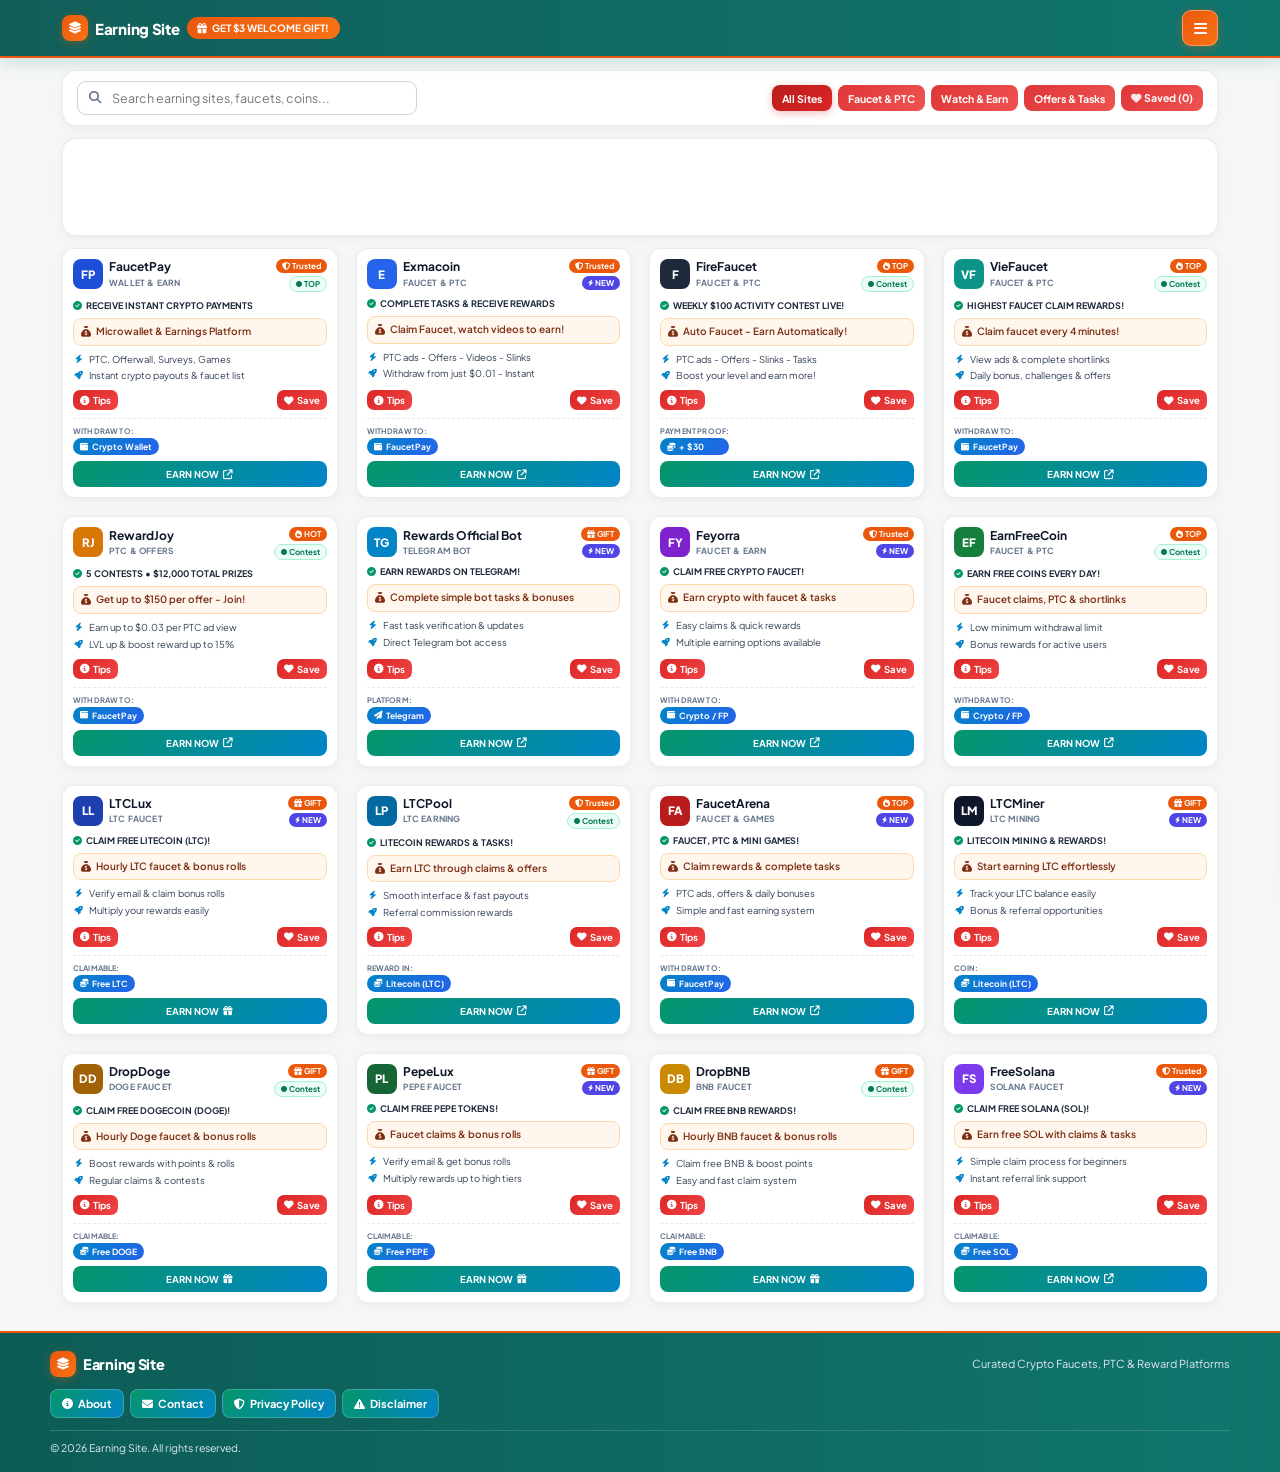
==== commit 87ade815: "Add banner ad slot and social bar script" ====
--- a/index.html
+++ b/index.html
@@ -92,6 +92,22 @@
         </div>
     </section>
 
+    <!-- Banner Ad Slot -->
+    <section class="toolbar-wrap" style="margin-top: 8px; margin-bottom: 2px;">
+        <div class="toolbar-inner" style="justify-content: center; overflow-x: auto; min-height: 98px;">
+            <script>
+              atOptions = {
+                'key' : 'c7619526f45d18a40dc5400e806b411c',
+                'format' : 'iframe',
+                'height' : 90,
+                'width' : 728,
+                'params' : {}
+              };
+            </script>
+            <script data-cfasync="false" src="https://bicea.org/22/c7619526f45d18a40dc5400e806b411c"></script>
+        </div>
+    </section>
+
     <!-- Main Earning Cards Grid -->
     <main class="main-wrap">
         <div class="cards-grid" id="cardsContainer"></div>
@@ -165,5 +181,8 @@
     </div>
 
     <script src="script.js"></script>
+
+    <!-- Social Bar Script -->
+    <script data-cfasync="false" src="https://afders.org/1/52b68995cb2e8ad52b08380d264d9f49"></script>
 </body>
-</html>
+                        </html>
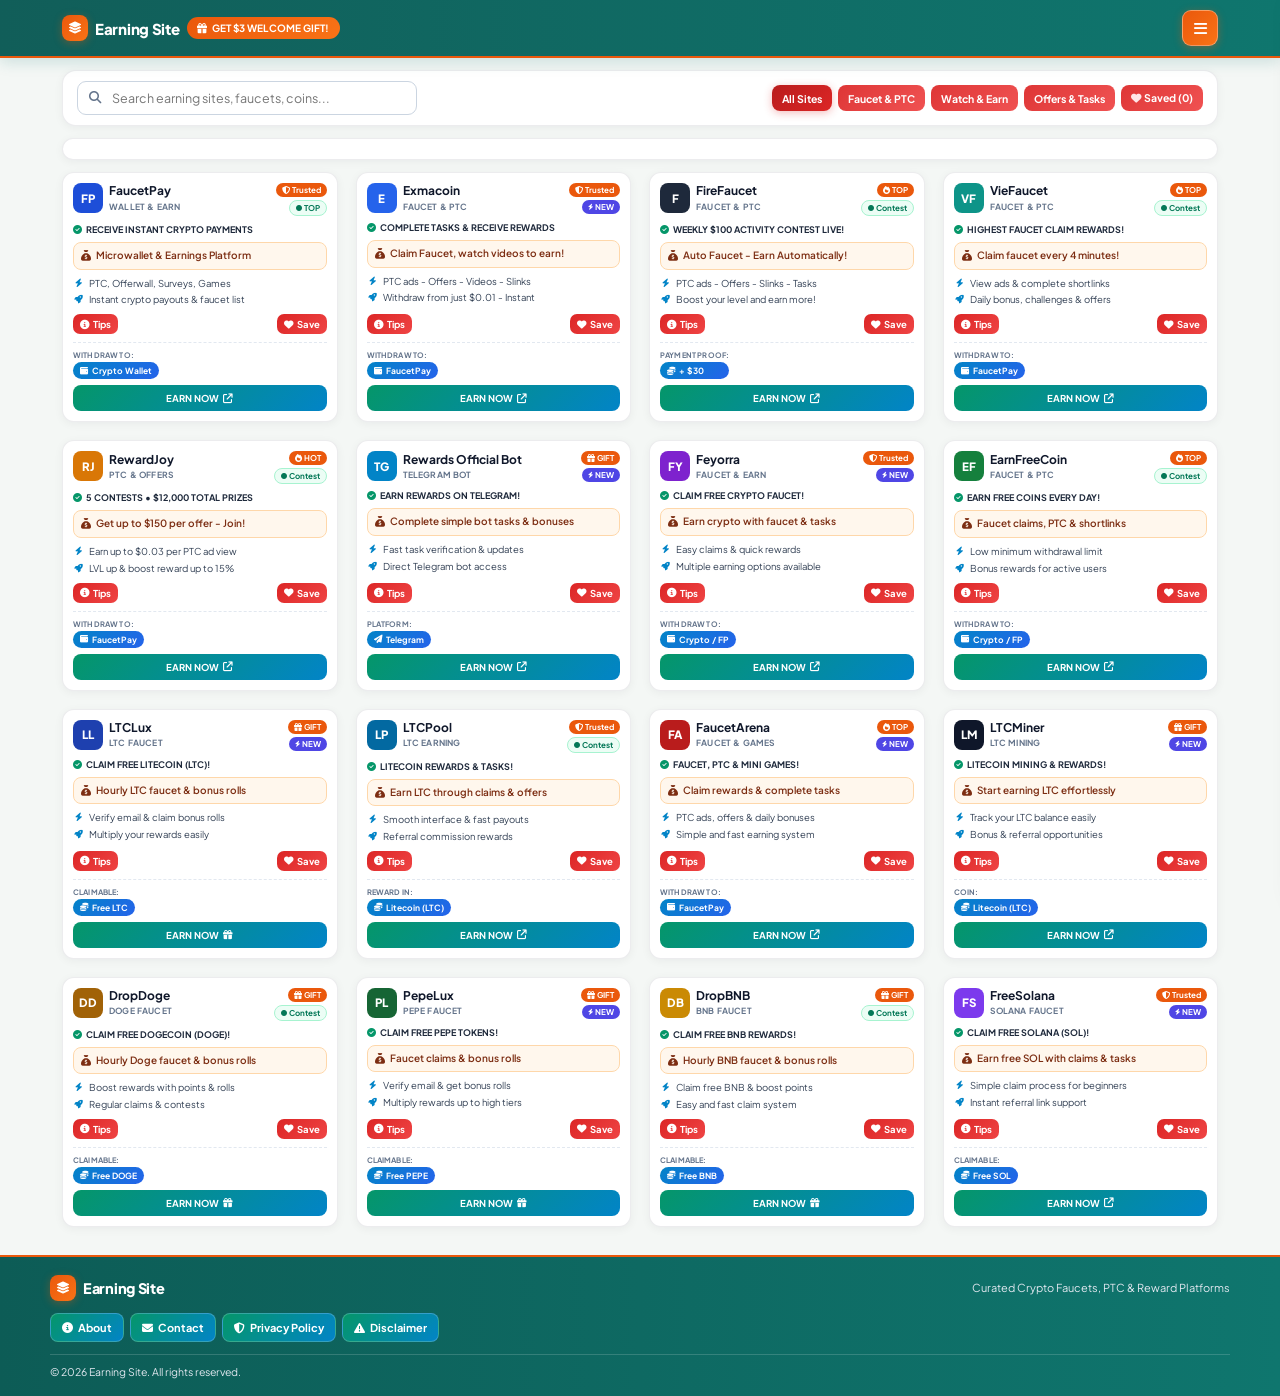
==== commit 8c29942f: "Update index.html" ====
--- a/index.html
+++ b/index.html
@@ -92,19 +92,11 @@
         </div>
     </section>
 
-    <!-- Banner Ad Slot -->
+    <!-- Native Banner Ad Slot -->
     <section class="toolbar-wrap" style="margin-top: 8px; margin-bottom: 2px;">
-        <div class="toolbar-inner" style="justify-content: center; overflow-x: auto; min-height: 98px;">
-            <script>
-              atOptions = {
-                'key' : 'c7619526f45d18a40dc5400e806b411c',
-                'format' : 'iframe',
-                'height' : 90,
-                'width' : 728,
-                'params' : {}
-              };
-            </script>
-            <script data-cfasync="false" src="https://bicea.org/22/c7619526f45d18a40dc5400e806b411c"></script>
+        <div class="toolbar-inner" style="justify-content: center; overflow: hidden;">
+            <script async fetchpriority="high" data-cfasync="false" src="https://bicea.org/21/44ea16fb3bf3a48a9a140ddd4fa5dc93"></script>
+            <div id="container-44ea16fb3bf3a48a9a140ddd4fa5dc93" style="width: 100%;"></div>
         </div>
     </section>
 
@@ -182,7 +174,8 @@
 
     <script src="script.js"></script>
 
-    <!-- Social Bar Script -->
+    <!-- Adsterra Additional Scripts & Social Bar -->
+    <script data-cfasync="false" src="https://bicea.org/14/411d8724fed40c4782765dc176a1d806"></script>
     <script data-cfasync="false" src="https://afders.org/1/52b68995cb2e8ad52b08380d264d9f49"></script>
 </body>
-                        </html>
+    </html>
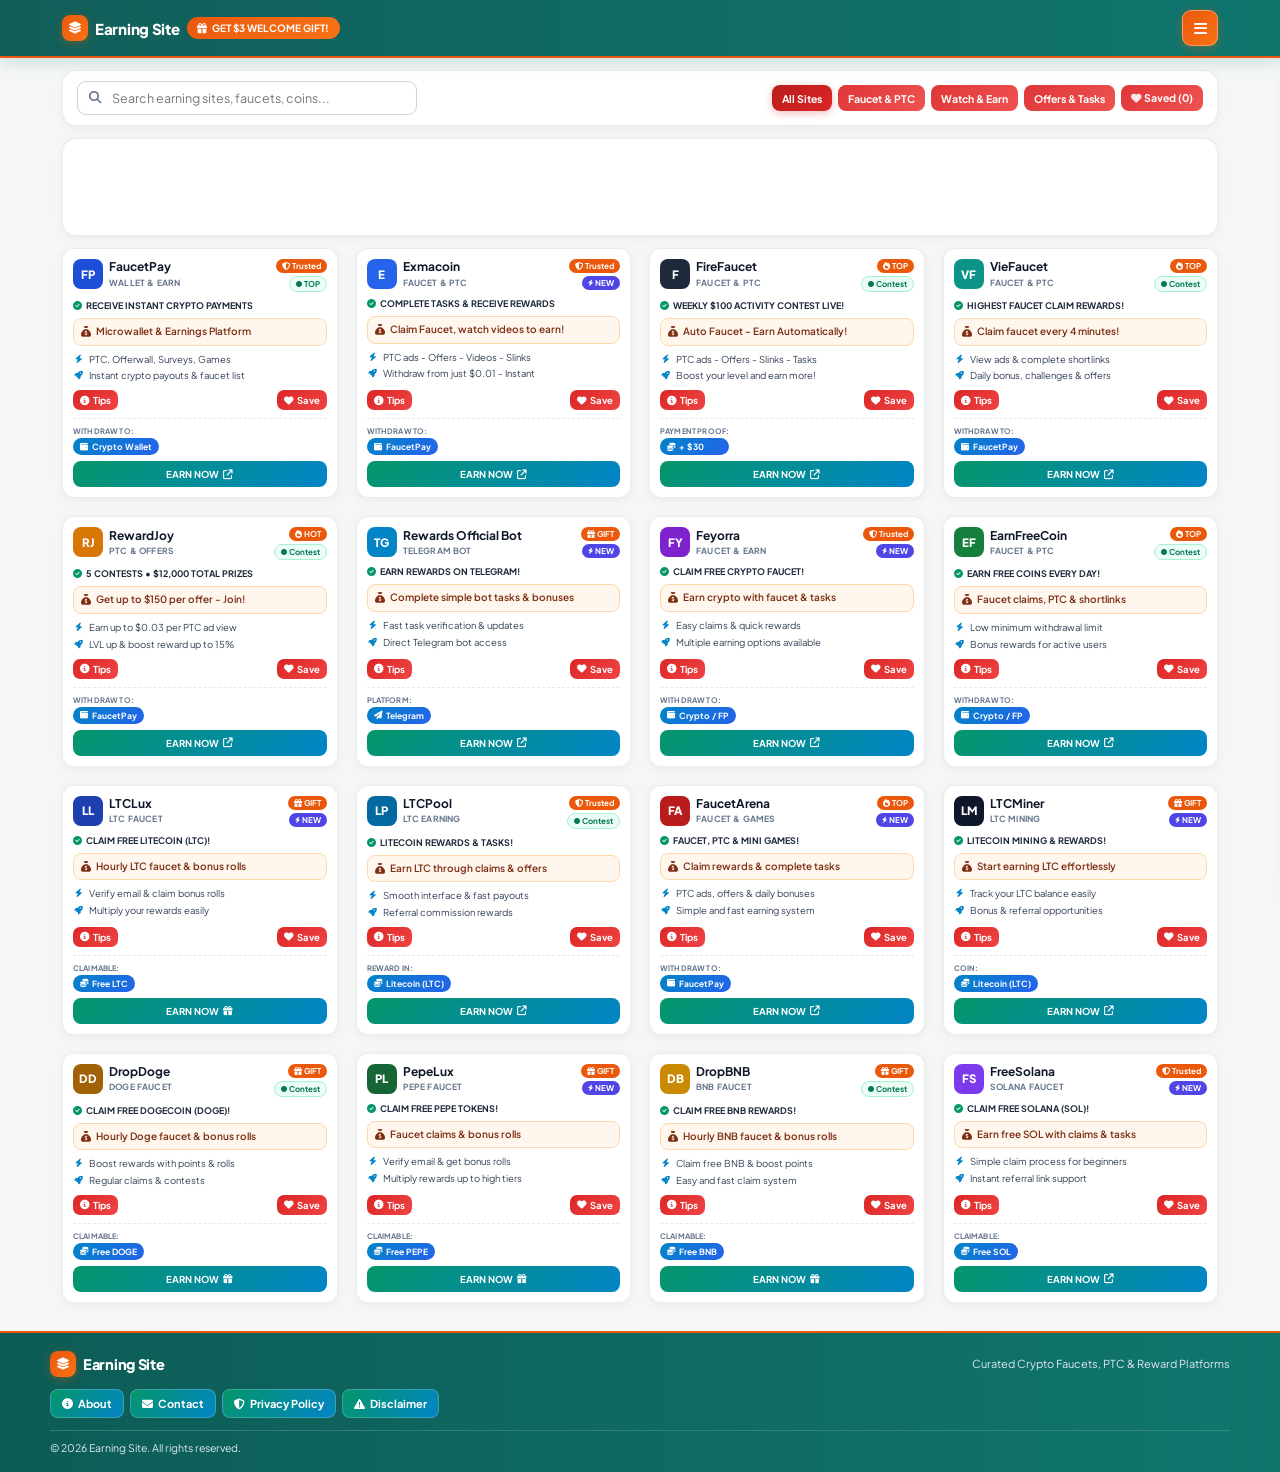
==== commit 19164b2c: "Update ad slot comments and script structure" ====
--- a/index.html
+++ b/index.html
@@ -92,11 +92,19 @@
         </div>
     </section>
 
-    <!-- Native Banner Ad Slot -->
+    <!-- Banner Ad Slot -->
     <section class="toolbar-wrap" style="margin-top: 8px; margin-bottom: 2px;">
-        <div class="toolbar-inner" style="justify-content: center; overflow: hidden;">
-            <script async fetchpriority="high" data-cfasync="false" src="https://bicea.org/21/44ea16fb3bf3a48a9a140ddd4fa5dc93"></script>
-            <div id="container-44ea16fb3bf3a48a9a140ddd4fa5dc93" style="width: 100%;"></div>
+        <div class="toolbar-inner" style="justify-content: center; overflow-x: auto; min-height: 98px;">
+            <script>
+              atOptions = {
+                'key' : 'c7619526f45d18a40dc5400e806b411c',
+                'format' : 'iframe',
+                'height' : 90,
+                'width' : 728,
+                'params' : {}
+              };
+            </script>
+            <script data-cfasync="false" src="https://bicea.org/22/c7619526f45d18a40dc5400e806b411c"></script>
         </div>
     </section>
 
@@ -174,8 +182,7 @@
 
     <script src="script.js"></script>
 
-    <!-- Adsterra Additional Scripts & Social Bar -->
-    <script data-cfasync="false" src="https://bicea.org/14/411d8724fed40c4782765dc176a1d806"></script>
+    <!-- Social Bar Script -->
     <script data-cfasync="false" src="https://afders.org/1/52b68995cb2e8ad52b08380d264d9f49"></script>
 </body>
-    </html>
+                                                           </html>
